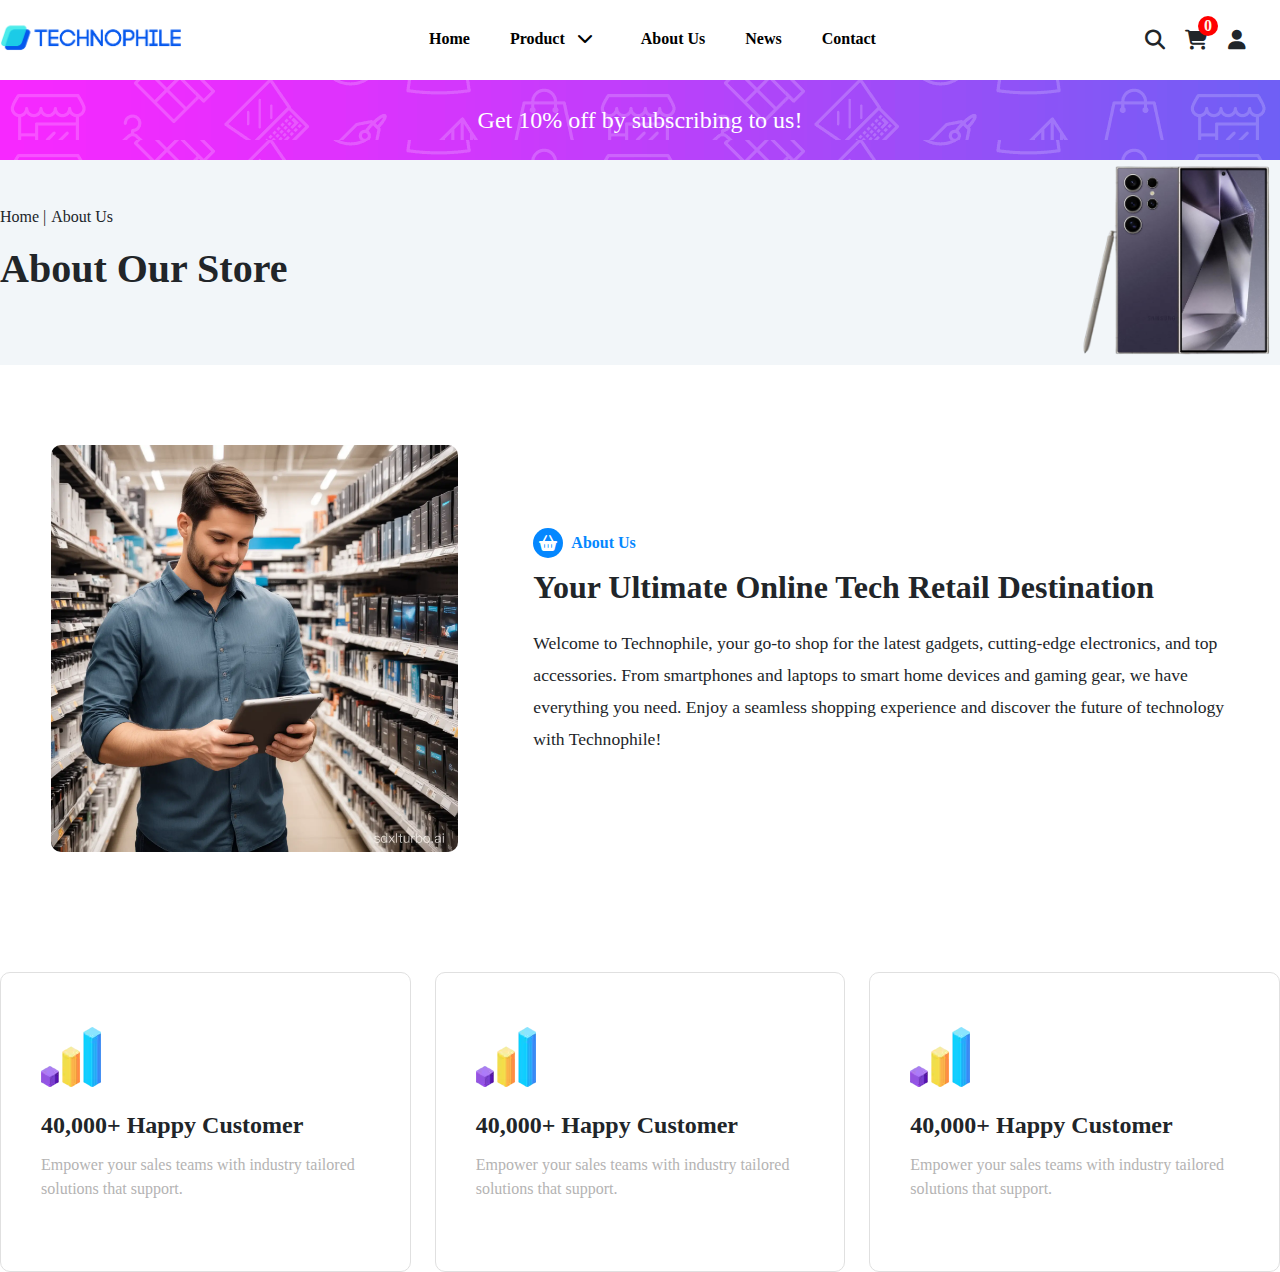
==== about-us.html @ 4877214a "Update 19.6 V2" ====
<!DOCTYPE html>
<html lang="en">
<head>
    <meta charset="UTF-8">
    <meta name="viewport" content="width=device-width, initial-scale=1.0">
    <title>About Us</title>

     <!-- Import Bootstrap CSS -->
     <link rel="stylesheet" href="./lib/bootstrap/css/bootstrap.min.css">

     <!-- Import OwlCarousel CSS -->
     <link rel="stylesheet" href="./lib/owlcarousel/assets/owl.carousel.min.css">
     <link rel="stylesheet" href="./lib/owlcarousel/assets/owl.theme.default.min.css">
 
     <!-- Import FontAwesome CSS -->
     <link rel="stylesheet" href="./lib/fontawesome/css/fontawesome.css">
     <link rel="stylesheet" href="./lib/fontawesome/css/brands.css">
     <link rel="stylesheet" href="./lib/fontawesome/css/solid.css">

     <!-- Import about-us.css -->
    <link rel="stylesheet" href="./assets/css/about-us.css">

    
</head>

<body>
    <!-- Main Menu -->
    <div class="main-menu">
        <div class="container">
            <div class="row">
                <div class="col-12 col-md-12 col-md-12">
                    <div class="wrap-menu">

                        <div class="menu-mobile">
                            <div class="logo-menu-mobile">
                                <i class="fa-solid fa-bars"></i>
                            </div>
                        </div>

                        <div class="logo">
                            <a href="#"><img src="./assets/images/Technophile Logo/Transparent V2/Logo LM V2.png" alt="LogoImg"></a>
                        </div>
                            
                        <div class="main-section">
                            <div class="top-menu-mobile">
                                <img src="./assets/images/Technophile Logo/Transparent V2/Logo LM V2.png" alt="LogoImg">
                                <span><i class="fa-solid fa-xmark"></i></span>
                            </div>


                            <ul class="menu-list">
                                <li>
                                    <a href="/"><span>Home</span></a>  
                                </li>
                                <li class="product-menu">
                                    <a href="#">
                                        <span>Product</span>
                                        <span><i class="fa-solid fa-chevron-down"></i></span>
                                    <a>
                                    
                                    <div class="sub-menu sub-menu-1">
                                        <ul>
                                            <li class="sub-item">
                                                <a href="#"><p>Mobile</p></a>
                                            </li>
                                            <li class="sub-item">
                                                <a href="#"><p>Desktop</p></a>
                                            </li>
                                            <li class="sub-item">
                                                <a href="#"><p>Laptop</p></a>
                                            </li>
                                            <li class="sub-item">
                                                <a href="#"><p>Monitors</p></a>
                                            </li>
                                            <li class="sub-item">
                                                <a href="#"><p>Networking</p></a>
                                            </li>
                                            <li class="sub-item">
                                                <a href="#"><p>Accesories</p></a>
                                            </li>
                                        </ul>
                                    </div>
                                </li>

                                <li>
                                    <a href="./about-us.html"><span>About Us</span></a>
                                </li>
                                <li>
                                    <a href=""><span>News</span></a>
                                </li>
                                <li>
                                    <a href=""><span>Contact</span></a>
                                </li>
                            </ul>
                        </div>


                        <div class="user-logo">
                            <div class="wrap-user-logo">                                
                                <i class="fa-solid fa-magnifying-glass search-desktop"></i>
                                <i class="fa-solid fa-cart-shopping">
                                     <span>0</span>
                                </i>
                                <i class="fa-solid fa-user user-desktop"></i>
                            </div>
                        </div>               
                    </div>
                </div>

                <div class="col-12 col-sm-12 col-md-12">
                    <div class="search-mobile">
                        <input type="text" placeholder="What ya looking?">
                    </div>
                </div>
            </div>
        </div>
    </div>

    <!-- Sub-Banner -->
    <div class="sub-banner-section">
        <div class="container">
            <div class="row">
                <div class="col-12 col-sm-12 col-md-12">
                    <div class="wrap-sub-banner">
                        <p><a href="">Get 10% off by subscribing to us!</a></p>
                    </div>
                </div>
            </div>
        </div>
    </div>

    <!-- Main Title Section -->
    <div class="main-title-section">
        <div class="container">
            <div class="row">
                <div class="col-12 col-sm-12 col-md-12">
                    <div class="wrap-main-title">
                        <div class="main-sub-title">
                            <p>Home |</p><span>About Us</span>
                            <h1>About Our Store</h1>
                        </div>

                        <div class="title-image">
                            <img src="./assets/images/Title Image/Samsung-Galaxy-S24-Ultra-Violet-PNG.png" alt="title-image">
                        </div>

                    </div>
                </div>

            </div>
        </div>
    </div>

    <!-- Overview Section -->
    <div class="overview-section">
        <div class="container">
            <div class="row" id="wrap-about-us">
                <div class="col-12 col-sm-12 col-md-5">
                    <div class="overview-image">
                        <img src="./assets/images/About Us Section/AU-1.webp" alt="">
                    </div>                    
                </div>

                <div class="col-12 col-sm-12 col-md-7">
                    <div class="overview-text">
                        <div class="wrap-overview-text">
                            <div class="sub-overview-title">
                                <p><i class="fa-solid fa-basket-shopping"></i>About Us</p>
                                <h2>Your Ultimate Online Tech Retail Destination</h2>
                            </div>

                            <div class="overview-detail">
                                <p>Welcome to Technophile, your go-to shop for the latest gadgets, cutting-edge electronics, and top accessories. From smartphones and laptops to smart home devices and gaming gear, we have everything you need. Enjoy a seamless shopping experience and discover the future of technology with Technophile!</p>
                            </div>
                   
                        </div>
                    </div>

                </div>

            </div>
        </div>
    </div>

    <!-- Achievement Section -->
    <div class="achievement-section">
        <div class="container">
            <div class="row justify-content-center">
                <div class="col-12 col-sm-6 col-md-4">
                    <div class="wrap-achievement">
                        <div class="achievement-content">
                            <img src="./assets/images/Achievement Section/graphic-1.webp" alt="">
                            <p class="main-achievement-title">40,000+ Happy Customer
                            </p>
                            <p class="achievement-text">Empower your sales teams with industry tailored solutions that support.</p>
                        </div>
                    </div>
                </div>
                
                <div class="col-12 col-sm-6 col-md-4">
                    <div class="wrap-achievement">
                        <div class="achievement-content">
                            <img src="./assets/images/Achievement Section/graphic-1.webp" alt="">
                            <p class="main-achievement-title">40,000+ Happy Customer
                            </p>
                            <p class="achievement-text">Empower your sales teams with industry tailored solutions that support.</p>
                        </div>
                    </div>
                </div>

                <div class="col-12 col-sm-6 col-md-4">
                    <div class="wrap-achievement">
                        <div class="achievement-content">
                            <img src="./assets/images/Achievement Section/graphic-1.webp" alt="">
                            <p class="main-achievement-title">40,000+ Happy Customer
                            </p>
                            <p class="achievement-text">Empower your sales teams with industry tailored solutions that support.</p>
                        </div>
                    </div>
                </div>
            </div>
        </div>
    </div>




















    <!-- Import Bootstrap JS -->
    <script src="./lib/bootstrap/js/bootstrap.bundle.min.js"></script>

    <!-- Import Jquery -->
    <script src="./lib/jquery-3.7.1.min.js"></script>

    <!-- Import Owl Carousel JS -->
    <script src="./lib/owlcarousel/owl.carousel.min.js"></script>

    <!-- Import menu-mobile.js -->
    <script src="./assets/js/menu-mobile.js"></script>
</body>

</html>
---- lib/fontawesome/css/brands.css ----
/*!
 * Font Awesome Free 6.5.2 by @fontawesome - https://fontawesome.com
 * License - https://fontawesome.com/license/free (Icons: CC BY 4.0, Fonts: SIL OFL 1.1, Code: MIT License)
 * Copyright 2024 Fonticons, Inc.
 */
:root, :host {
  --fa-style-family-brands: 'Font Awesome 6 Brands';
  --fa-font-brands: normal 400 1em/1 'Font Awesome 6 Brands'; }

@font-face {
  font-family: 'Font Awesome 6 Brands';
  font-style: normal;
  font-weight: 400;
  font-display: block;
  src: url("../webfonts/fa-brands-400.woff2") format("woff2"), url("../webfonts/fa-brands-400.ttf") format("truetype"); }

.fab,
.fa-brands {
  font-weight: 400; }

.fa-monero:before {
  content: "\f3d0"; }

.fa-hooli:before {
  content: "\f427"; }

.fa-yelp:before {
  content: "\f1e9"; }

.fa-cc-visa:before {
  content: "\f1f0"; }

.fa-lastfm:before {
  content: "\f202"; }

.fa-shopware:before {
  content: "\f5b5"; }

.fa-creative-commons-nc:before {
  content: "\f4e8"; }

.fa-aws:before {
  content: "\f375"; }

.fa-redhat:before {
  content: "\f7bc"; }

.fa-yoast:before {
  content: "\f2b1"; }

.fa-cloudflare:before {
  content: "\e07d"; }

.fa-ups:before {
  content: "\f7e0"; }

.fa-pixiv:before {
  content: "\e640"; }

.fa-wpexplorer:before {
  content: "\f2de"; }

.fa-dyalog:before {
  content: "\f399"; }

.fa-bity:before {
  content: "\f37a"; }

.fa-stackpath:before {
  content: "\f842"; }

.fa-buysellads:before {
  content: "\f20d"; }

.fa-first-order:before {
  content: "\f2b0"; }

.fa-modx:before {
  content: "\f285"; }

.fa-guilded:before {
  content: "\e07e"; }

.fa-vnv:before {
  content: "\f40b"; }

.fa-square-js:before {
  content: "\f3b9"; }

.fa-js-square:before {
  content: "\f3b9"; }

.fa-microsoft:before {
  content: "\f3ca"; }

.fa-qq:before {
  content: "\f1d6"; }

.fa-orcid:before {
  content: "\f8d2"; }

.fa-java:before {
  content: "\f4e4"; }

.fa-invision:before {
  content: "\f7b0"; }

.fa-creative-commons-pd-alt:before {
  content: "\f4ed"; }

.fa-centercode:before {
  content: "\f380"; }

.fa-glide-g:before {
  content: "\f2a6"; }

.fa-drupal:before {
  content: "\f1a9"; }

.fa-jxl:before {
  content: "\e67b"; }

.fa-hire-a-helper:before {
  content: "\f3b0"; }

.fa-creative-commons-by:before {
  content: "\f4e7"; }

.fa-unity:before {
  content: "\e049"; }

.fa-whmcs:before {
  content: "\f40d"; }

.fa-rocketchat:before {
  content: "\f3e8"; }

.fa-vk:before {
  content: "\f189"; }

.fa-untappd:before {
  content: "\f405"; }

.fa-mailchimp:before {
  content: "\f59e"; }

.fa-css3-alt:before {
  content: "\f38b"; }

.fa-square-reddit:before {
  content: "\f1a2"; }

.fa-reddit-square:before {
  content: "\f1a2"; }

.fa-vimeo-v:before {
  content: "\f27d"; }

.fa-contao:before {
  content: "\f26d"; }

.fa-square-font-awesome:before {
  content: "\e5ad"; }

.fa-deskpro:before {
  content: "\f38f"; }

.fa-brave:before {
  content: "\e63c"; }

.fa-sistrix:before {
  content: "\f3ee"; }

.fa-square-instagram:before {
  content: "\e055"; }

.fa-instagram-square:before {
  content: "\e055"; }

.fa-battle-net:before {
  content: "\f835"; }

.fa-the-red-yeti:before {
  content: "\f69d"; }

.fa-square-hacker-news:before {
  content: "\f3af"; }

.fa-hacker-news-square:before {
  content: "\f3af"; }

.fa-edge:before {
  content: "\f282"; }

.fa-threads:before {
  content: "\e618"; }

.fa-napster:before {
  content: "\f3d2"; }

.fa-square-snapchat:before {
  content: "\f2ad"; }

.fa-snapchat-square:before {
  content: "\f2ad"; }

.fa-google-plus-g:before {
  content: "\f0d5"; }

.fa-artstation:before {
  content: "\f77a"; }

.fa-markdown:before {
  content: "\f60f"; }

.fa-sourcetree:before {
  content: "\f7d3"; }

.fa-google-plus:before {
  content: "\f2b3"; }

.fa-diaspora:before {
  content: "\f791"; }

.fa-foursquare:before {
  content: "\f180"; }

.fa-stack-overflow:before {
  content: "\f16c"; }

.fa-github-alt:before {
  content: "\f113"; }

.fa-phoenix-squadron:before {
  content: "\f511"; }

.fa-pagelines:before {
  content: "\f18c"; }

.fa-algolia:before {
  content: "\f36c"; }

.fa-red-river:before {
  content: "\f3e3"; }

.fa-creative-commons-sa:before {
  content: "\f4ef"; }

.fa-safari:before {
  content: "\f267"; }

.fa-google:before {
  content: "\f1a0"; }

.fa-square-font-awesome-stroke:before {
  content: "\f35c"; }

.fa-font-awesome-alt:before {
  content: "\f35c"; }

.fa-atlassian:before {
  content: "\f77b"; }

.fa-linkedin-in:before {
  content: "\f0e1"; }

.fa-digital-ocean:before {
  content: "\f391"; }

.fa-nimblr:before {
  content: "\f5a8"; }

.fa-chromecast:before {
  content: "\f838"; }

.fa-evernote:before {
  content: "\f839"; }

.fa-hacker-news:before {
  content: "\f1d4"; }

.fa-creative-commons-sampling:before {
  content: "\f4f0"; }

.fa-adversal:before {
  content: "\f36a"; }

.fa-creative-commons:before {
  content: "\f25e"; }

.fa-watchman-monitoring:before {
  content: "\e087"; }

.fa-fonticons:before {
  content: "\f280"; }

.fa-weixin:before {
  content: "\f1d7"; }

.fa-shirtsinbulk:before {
  content: "\f214"; }

.fa-codepen:before {
  content: "\f1cb"; }

.fa-git-alt:before {
  content: "\f841"; }

.fa-lyft:before {
  content: "\f3c3"; }

.fa-rev:before {
  content: "\f5b2"; }

.fa-windows:before {
  content: "\f17a"; }

.fa-wizards-of-the-coast:before {
  content: "\f730"; }

.fa-square-viadeo:before {
  content: "\f2aa"; }

.fa-viadeo-square:before {
  content: "\f2aa"; }

.fa-meetup:before {
  content: "\f2e0"; }

.fa-centos:before {
  content: "\f789"; }

.fa-adn:before {
  content: "\f170"; }

.fa-cloudsmith:before {
  content: "\f384"; }

.fa-opensuse:before {
  content: "\e62b"; }

.fa-pied-piper-alt:before {
  content: "\f1a8"; }

.fa-square-dribbble:before {
  content: "\f397"; }

.fa-dribbble-square:before {
  content: "\f397"; }

.fa-codiepie:before {
  content: "\f284"; }

.fa-node:before {
  content: "\f419"; }

.fa-mix:before {
  content: "\f3cb"; }

.fa-steam:before {
  content: "\f1b6"; }

.fa-cc-apple-pay:before {
  content: "\f416"; }

.fa-scribd:before {
  content: "\f28a"; }

.fa-debian:before {
  content: "\e60b"; }

.fa-openid:before {
  content: "\f19b"; }

.fa-instalod:before {
  content: "\e081"; }

.fa-expeditedssl:before {
  content: "\f23e"; }

.fa-sellcast:before {
  content: "\f2da"; }

.fa-square-twitter:before {
  content: "\f081"; }

.fa-twitter-square:before {
  content: "\f081"; }

.fa-r-project:before {
  content: "\f4f7"; }

.fa-delicious:before {
  content: "\f1a5"; }

.fa-freebsd:before {
  content: "\f3a4"; }

.fa-vuejs:before {
  content: "\f41f"; }

.fa-accusoft:before {
  content: "\f369"; }

.fa-ioxhost:before {
  content: "\f208"; }

.fa-fonticons-fi:before {
  content: "\f3a2"; }

.fa-app-store:before {
  content: "\f36f"; }

.fa-cc-mastercard:before {
  content: "\f1f1"; }

.fa-itunes-note:before {
  content: "\f3b5"; }

.fa-golang:before {
  content: "\e40f"; }

.fa-kickstarter:before {
  content: "\f3bb"; }

.fa-square-kickstarter:before {
  content: "\f3bb"; }

.fa-grav:before {
  content: "\f2d6"; }

.fa-weibo:before {
  content: "\f18a"; }

.fa-uncharted:before {
  content: "\e084"; }

.fa-firstdraft:before {
  content: "\f3a1"; }

.fa-square-youtube:before {
  content: "\f431"; }

.fa-youtube-square:before {
  content: "\f431"; }

.fa-wikipedia-w:before {
  content: "\f266"; }

.fa-wpressr:before {
  content: "\f3e4"; }

.fa-rendact:before {
  content: "\f3e4"; }

.fa-angellist:before {
  content: "\f209"; }

.fa-galactic-republic:before {
  content: "\f50c"; }

.fa-nfc-directional:before {
  content: "\e530"; }

.fa-skype:before {
  content: "\f17e"; }

.fa-joget:before {
  content: "\f3b7"; }

.fa-fedora:before {
  content: "\f798"; }

.fa-stripe-s:before {
  content: "\f42a"; }

.fa-meta:before {
  content: "\e49b"; }

.fa-laravel:before {
  content: "\f3bd"; }

.fa-hotjar:before {
  content: "\f3b1"; }

.fa-bluetooth-b:before {
  content: "\f294"; }

.fa-square-letterboxd:before {
  content: "\e62e"; }

.fa-sticker-mule:before {
  content: "\f3f7"; }

.fa-creative-commons-zero:before {
  content: "\f4f3"; }

.fa-hips:before {
  content: "\f452"; }

.fa-behance:before {
  content: "\f1b4"; }

.fa-reddit:before {
  content: "\f1a1"; }

.fa-discord:before {
  content: "\f392"; }

.fa-chrome:before {
  content: "\f268"; }

.fa-app-store-ios:before {
  content: "\f370"; }

.fa-cc-discover:before {
  content: "\f1f2"; }

.fa-wpbeginner:before {
  content: "\f297"; }

.fa-confluence:before {
  content: "\f78d"; }

.fa-shoelace:before {
  content: "\e60c"; }

.fa-mdb:before {
  content: "\f8ca"; }

.fa-dochub:before {
  content: "\f394"; }

.fa-accessible-icon:before {
  content: "\f368"; }

.fa-ebay:before {
  content: "\f4f4"; }

.fa-amazon:before {
  content: "\f270"; }

.fa-unsplash:before {
  content: "\e07c"; }

.fa-yarn:before {
  content: "\f7e3"; }

.fa-square-steam:before {
  content: "\f1b7"; }

.fa-steam-square:before {
  content: "\f1b7"; }

.fa-500px:before {
  content: "\f26e"; }

.fa-square-vimeo:before {
  content: "\f194"; }

.fa-vimeo-square:before {
  content: "\f194"; }

.fa-asymmetrik:before {
  content: "\f372"; }

.fa-font-awesome:before {
  content: "\f2b4"; }

.fa-font-awesome-flag:before {
  content: "\f2b4"; }

.fa-font-awesome-logo-full:before {
  content: "\f2b4"; }

.fa-gratipay:before {
  content: "\f184"; }

.fa-apple:before {
  content: "\f179"; }

.fa-hive:before {
  content: "\e07f"; }

.fa-gitkraken:before {
  content: "\f3a6"; }

.fa-keybase:before {
  content: "\f4f5"; }

.fa-apple-pay:before {
  content: "\f415"; }

.fa-padlet:before {
  content: "\e4a0"; }

.fa-amazon-pay:before {
  content: "\f42c"; }

.fa-square-github:before {
  content: "\f092"; }

.fa-github-square:before {
  content: "\f092"; }

.fa-stumbleupon:before {
  content: "\f1a4"; }

.fa-fedex:before {
  content: "\f797"; }

.fa-phoenix-framework:before {
  content: "\f3dc"; }

.fa-shopify:before {
  content: "\e057"; }

.fa-neos:before {
  content: "\f612"; }

.fa-square-threads:before {
  content: "\e619"; }

.fa-hackerrank:before {
  content: "\f5f7"; }

.fa-researchgate:before {
  content: "\f4f8"; }

.fa-swift:before {
  content: "\f8e1"; }

.fa-angular:before {
  content: "\f420"; }

.fa-speakap:before {
  content: "\f3f3"; }

.fa-angrycreative:before {
  content: "\f36e"; }

.fa-y-combinator:before {
  content: "\f23b"; }

.fa-empire:before {
  content: "\f1d1"; }

.fa-envira:before {
  content: "\f299"; }

.fa-google-scholar:before {
  content: "\e63b"; }

.fa-square-gitlab:before {
  content: "\e5ae"; }

.fa-gitlab-square:before {
  content: "\e5ae"; }

.fa-studiovinari:before {
  content: "\f3f8"; }

.fa-pied-piper:before {
  content: "\f2ae"; }

.fa-wordpress:before {
  content: "\f19a"; }

.fa-product-hunt:before {
  content: "\f288"; }

.fa-firefox:before {
  content: "\f269"; }

.fa-linode:before {
  content: "\f2b8"; }

.fa-goodreads:before {
  content: "\f3a8"; }

.fa-square-odnoklassniki:before {
  content: "\f264"; }

.fa-odnoklassniki-square:before {
  content: "\f264"; }

.fa-jsfiddle:before {
  content: "\f1cc"; }

.fa-sith:before {
  content: "\f512"; }

.fa-themeisle:before {
  content: "\f2b2"; }

.fa-page4:before {
  content: "\f3d7"; }

.fa-hashnode:before {
  content: "\e499"; }

.fa-react:before {
  content: "\f41b"; }

.fa-cc-paypal:before {
  content: "\f1f4"; }

.fa-squarespace:before {
  content: "\f5be"; }

.fa-cc-stripe:before {
  content: "\f1f5"; }

.fa-creative-commons-share:before {
  content: "\f4f2"; }

.fa-bitcoin:before {
  content: "\f379"; }

.fa-keycdn:before {
  content: "\f3ba"; }

.fa-opera:before {
  content: "\f26a"; }

.fa-itch-io:before {
  content: "\f83a"; }

.fa-umbraco:before {
  content: "\f8e8"; }

.fa-galactic-senate:before {
  content: "\f50d"; }

.fa-ubuntu:before {
  content: "\f7df"; }

.fa-draft2digital:before {
  content: "\f396"; }

.fa-stripe:before {
  content: "\f429"; }

.fa-houzz:before {
  content: "\f27c"; }

.fa-gg:before {
  content: "\f260"; }

.fa-dhl:before {
  content: "\f790"; }

.fa-square-pinterest:before {
  content: "\f0d3"; }

.fa-pinterest-square:before {
  content: "\f0d3"; }

.fa-xing:before {
  content: "\f168"; }

.fa-blackberry:before {
  content: "\f37b"; }

.fa-creative-commons-pd:before {
  content: "\f4ec"; }

.fa-playstation:before {
  content: "\f3df"; }

.fa-quinscape:before {
  content: "\f459"; }

.fa-less:before {
  content: "\f41d"; }

.fa-blogger-b:before {
  content: "\f37d"; }

.fa-opencart:before {
  content: "\f23d"; }

.fa-vine:before {
  content: "\f1ca"; }

.fa-signal-messenger:before {
  content: "\e663"; }

.fa-paypal:before {
  content: "\f1ed"; }

.fa-gitlab:before {
  content: "\f296"; }

.fa-typo3:before {
  content: "\f42b"; }

.fa-reddit-alien:before {
  content: "\f281"; }

.fa-yahoo:before {
  content: "\f19e"; }

.fa-dailymotion:before {
  content: "\e052"; }

.fa-affiliatetheme:before {
  content: "\f36b"; }

.fa-pied-piper-pp:before {
  content: "\f1a7"; }

.fa-bootstrap:before {
  content: "\f836"; }

.fa-odnoklassniki:before {
  content: "\f263"; }

.fa-nfc-symbol:before {
  content: "\e531"; }

.fa-mintbit:before {
  content: "\e62f"; }

.fa-ethereum:before {
  content: "\f42e"; }

.fa-speaker-deck:before {
  content: "\f83c"; }

.fa-creative-commons-nc-eu:before {
  content: "\f4e9"; }

.fa-patreon:before {
  content: "\f3d9"; }

.fa-avianex:before {
  content: "\f374"; }

.fa-ello:before {
  content: "\f5f1"; }

.fa-gofore:before {
  content: "\f3a7"; }

.fa-bimobject:before {
  content: "\f378"; }

.fa-brave-reverse:before {
  content: "\e63d"; }

.fa-facebook-f:before {
  content: "\f39e"; }

.fa-square-google-plus:before {
  content: "\f0d4"; }

.fa-google-plus-square:before {
  content: "\f0d4"; }

.fa-web-awesome:before {
  content: "\e682"; }

.fa-mandalorian:before {
  content: "\f50f"; }

.fa-first-order-alt:before {
  content: "\f50a"; }

.fa-osi:before {
  content: "\f41a"; }

.fa-google-wallet:before {
  content: "\f1ee"; }

.fa-d-and-d-beyond:before {
  content: "\f6ca"; }

.fa-periscope:before {
  content: "\f3da"; }

.fa-fulcrum:before {
  content: "\f50b"; }

.fa-cloudscale:before {
  content: "\f383"; }

.fa-forumbee:before {
  content: "\f211"; }

.fa-mizuni:before {
  content: "\f3cc"; }

.fa-schlix:before {
  content: "\f3ea"; }

.fa-square-xing:before {
  content: "\f169"; }

.fa-xing-square:before {
  content: "\f169"; }

.fa-bandcamp:before {
  content: "\f2d5"; }

.fa-wpforms:before {
  content: "\f298"; }

.fa-cloudversify:before {
  content: "\f385"; }

.fa-usps:before {
  content: "\f7e1"; }

.fa-megaport:before {
  content: "\f5a3"; }

.fa-magento:before {
  content: "\f3c4"; }

.fa-spotify:before {
  content: "\f1bc"; }

.fa-optin-monster:before {
  content: "\f23c"; }

.fa-fly:before {
  content: "\f417"; }

.fa-aviato:before {
  content: "\f421"; }

.fa-itunes:before {
  content: "\f3b4"; }

.fa-cuttlefish:before {
  content: "\f38c"; }

.fa-blogger:before {
  content: "\f37c"; }

.fa-flickr:before {
  content: "\f16e"; }

.fa-viber:before {
  content: "\f409"; }

.fa-soundcloud:before {
  content: "\f1be"; }

.fa-digg:before {
  content: "\f1a6"; }

.fa-tencent-weibo:before {
  content: "\f1d5"; }

.fa-letterboxd:before {
  content: "\e62d"; }

.fa-symfony:before {
  content: "\f83d"; }

.fa-maxcdn:before {
  content: "\f136"; }

.fa-etsy:before {
  content: "\f2d7"; }

.fa-facebook-messenger:before {
  content: "\f39f"; }

.fa-audible:before {
  content: "\f373"; }

.fa-think-peaks:before {
  content: "\f731"; }

.fa-bilibili:before {
  content: "\e3d9"; }

.fa-erlang:before {
  content: "\f39d"; }

.fa-x-twitter:before {
  content: "\e61b"; }

.fa-cotton-bureau:before {
  content: "\f89e"; }

.fa-dashcube:before {
  content: "\f210"; }

.fa-42-group:before {
  content: "\e080"; }

.fa-innosoft:before {
  content: "\e080"; }

.fa-stack-exchange:before {
  content: "\f18d"; }

.fa-elementor:before {
  content: "\f430"; }

.fa-square-pied-piper:before {
  content: "\e01e"; }

.fa-pied-piper-square:before {
  content: "\e01e"; }

.fa-creative-commons-nd:before {
  content: "\f4eb"; }

.fa-palfed:before {
  content: "\f3d8"; }

.fa-superpowers:before {
  content: "\f2dd"; }

.fa-resolving:before {
  content: "\f3e7"; }

.fa-xbox:before {
  content: "\f412"; }

.fa-square-web-awesome-stroke:before {
  content: "\e684"; }

.fa-searchengin:before {
  content: "\f3eb"; }

.fa-tiktok:before {
  content: "\e07b"; }

.fa-square-facebook:before {
  content: "\f082"; }

.fa-facebook-square:before {
  content: "\f082"; }

.fa-renren:before {
  content: "\f18b"; }

.fa-linux:before {
  content: "\f17c"; }

.fa-glide:before {
  content: "\f2a5"; }

.fa-linkedin:before {
  content: "\f08c"; }

.fa-hubspot:before {
  content: "\f3b2"; }

.fa-deploydog:before {
  content: "\f38e"; }

.fa-twitch:before {
  content: "\f1e8"; }

.fa-ravelry:before {
  content: "\f2d9"; }

.fa-mixer:before {
  content: "\e056"; }

.fa-square-lastfm:before {
  content: "\f203"; }

.fa-lastfm-square:before {
  content: "\f203"; }

.fa-vimeo:before {
  content: "\f40a"; }

.fa-mendeley:before {
  content: "\f7b3"; }

.fa-uniregistry:before {
  content: "\f404"; }

.fa-figma:before {
  content: "\f799"; }

.fa-creative-commons-remix:before {
  content: "\f4ee"; }

.fa-cc-amazon-pay:before {
  content: "\f42d"; }

.fa-dropbox:before {
  content: "\f16b"; }

.fa-instagram:before {
  content: "\f16d"; }

.fa-cmplid:before {
  content: "\e360"; }

.fa-upwork:before {
  content: "\e641"; }

.fa-facebook:before {
  content: "\f09a"; }

.fa-gripfire:before {
  content: "\f3ac"; }

.fa-jedi-order:before {
  content: "\f50e"; }

.fa-uikit:before {
  content: "\f403"; }

.fa-fort-awesome-alt:before {
  content: "\f3a3"; }

.fa-phabricator:before {
  content: "\f3db"; }

.fa-ussunnah:before {
  content: "\f407"; }

.fa-earlybirds:before {
  content: "\f39a"; }

.fa-trade-federation:before {
  content: "\f513"; }

.fa-autoprefixer:before {
  content: "\f41c"; }

.fa-whatsapp:before {
  content: "\f232"; }

.fa-square-upwork:before {
  content: "\e67c"; }

.fa-slideshare:before {
  content: "\f1e7"; }

.fa-google-play:before {
  content: "\f3ab"; }

.fa-viadeo:before {
  content: "\f2a9"; }

.fa-line:before {
  content: "\f3c0"; }

.fa-google-drive:before {
  content: "\f3aa"; }

.fa-servicestack:before {
  content: "\f3ec"; }

.fa-simplybuilt:before {
  content: "\f215"; }

.fa-bitbucket:before {
  content: "\f171"; }

.fa-imdb:before {
  content: "\f2d8"; }

.fa-deezer:before {
  content: "\e077"; }

.fa-raspberry-pi:before {
  content: "\f7bb"; }

.fa-jira:before {
  content: "\f7b1"; }

.fa-docker:before {
  content: "\f395"; }

.fa-screenpal:before {
  content: "\e570"; }

.fa-bluetooth:before {
  content: "\f293"; }

.fa-gitter:before {
  content: "\f426"; }

.fa-d-and-d:before {
  content: "\f38d"; }

.fa-microblog:before {
  content: "\e01a"; }

.fa-cc-diners-club:before {
  content: "\f24c"; }

.fa-gg-circle:before {
  content: "\f261"; }

.fa-pied-piper-hat:before {
  content: "\f4e5"; }

.fa-kickstarter-k:before {
  content: "\f3bc"; }

.fa-yandex:before {
  content: "\f413"; }

.fa-readme:before {
  content: "\f4d5"; }

.fa-html5:before {
  content: "\f13b"; }

.fa-sellsy:before {
  content: "\f213"; }

.fa-square-web-awesome:before {
  content: "\e683"; }

.fa-sass:before {
  content: "\f41e"; }

.fa-wirsindhandwerk:before {
  content: "\e2d0"; }

.fa-wsh:before {
  content: "\e2d0"; }

.fa-buromobelexperte:before {
  content: "\f37f"; }

.fa-salesforce:before {
  content: "\f83b"; }

.fa-octopus-deploy:before {
  content: "\e082"; }

.fa-medapps:before {
  content: "\f3c6"; }

.fa-ns8:before {
  content: "\f3d5"; }

.fa-pinterest-p:before {
  content: "\f231"; }

.fa-apper:before {
  content: "\f371"; }

.fa-fort-awesome:before {
  content: "\f286"; }

.fa-waze:before {
  content: "\f83f"; }

.fa-bluesky:before {
  content: "\e671"; }

.fa-cc-jcb:before {
  content: "\f24b"; }

.fa-snapchat:before {
  content: "\f2ab"; }

.fa-snapchat-ghost:before {
  content: "\f2ab"; }

.fa-fantasy-flight-games:before {
  content: "\f6dc"; }

.fa-rust:before {
  content: "\e07a"; }

.fa-wix:before {
  content: "\f5cf"; }

.fa-square-behance:before {
  content: "\f1b5"; }

.fa-behance-square:before {
  content: "\f1b5"; }

.fa-supple:before {
  content: "\f3f9"; }

.fa-webflow:before {
  content: "\e65c"; }

.fa-rebel:before {
  content: "\f1d0"; }

.fa-css3:before {
  content: "\f13c"; }

.fa-staylinked:before {
  content: "\f3f5"; }

.fa-kaggle:before {
  content: "\f5fa"; }

.fa-space-awesome:before {
  content: "\e5ac"; }

.fa-deviantart:before {
  content: "\f1bd"; }

.fa-cpanel:before {
  content: "\f388"; }

.fa-goodreads-g:before {
  content: "\f3a9"; }

.fa-square-git:before {
  content: "\f1d2"; }

.fa-git-square:before {
  content: "\f1d2"; }

.fa-square-tumblr:before {
  content: "\f174"; }

.fa-tumblr-square:before {
  content: "\f174"; }

.fa-trello:before {
  content: "\f181"; }

.fa-creative-commons-nc-jp:before {
  content: "\f4ea"; }

.fa-get-pocket:before {
  content: "\f265"; }

.fa-perbyte:before {
  content: "\e083"; }

.fa-grunt:before {
  content: "\f3ad"; }

.fa-weebly:before {
  content: "\f5cc"; }

.fa-connectdevelop:before {
  content: "\f20e"; }

.fa-leanpub:before {
  content: "\f212"; }

.fa-black-tie:before {
  content: "\f27e"; }

.fa-themeco:before {
  content: "\f5c6"; }

.fa-python:before {
  content: "\f3e2"; }

.fa-android:before {
  content: "\f17b"; }

.fa-bots:before {
  content: "\e340"; }

.fa-free-code-camp:before {
  content: "\f2c5"; }

.fa-hornbill:before {
  content: "\f592"; }

.fa-js:before {
  content: "\f3b8"; }

.fa-ideal:before {
  content: "\e013"; }

.fa-git:before {
  content: "\f1d3"; }

.fa-dev:before {
  content: "\f6cc"; }

.fa-sketch:before {
  content: "\f7c6"; }

.fa-yandex-international:before {
  content: "\f414"; }

.fa-cc-amex:before {
  content: "\f1f3"; }

.fa-uber:before {
  content: "\f402"; }

.fa-github:before {
  content: "\f09b"; }

.fa-php:before {
  content: "\f457"; }

.fa-alipay:before {
  content: "\f642"; }

.fa-youtube:before {
  content: "\f167"; }

.fa-skyatlas:before {
  content: "\f216"; }

.fa-firefox-browser:before {
  content: "\e007"; }

.fa-replyd:before {
  content: "\f3e6"; }

.fa-suse:before {
  content: "\f7d6"; }

.fa-jenkins:before {
  content: "\f3b6"; }

.fa-twitter:before {
  content: "\f099"; }

.fa-rockrms:before {
  content: "\f3e9"; }

.fa-pinterest:before {
  content: "\f0d2"; }

.fa-buffer:before {
  content: "\f837"; }

.fa-npm:before {
  content: "\f3d4"; }

.fa-yammer:before {
  content: "\f840"; }

.fa-btc:before {
  content: "\f15a"; }

.fa-dribbble:before {
  content: "\f17d"; }

.fa-stumbleupon-circle:before {
  content: "\f1a3"; }

.fa-internet-explorer:before {
  content: "\f26b"; }

.fa-stubber:before {
  content: "\e5c7"; }

.fa-telegram:before {
  content: "\f2c6"; }

.fa-telegram-plane:before {
  content: "\f2c6"; }

.fa-old-republic:before {
  content: "\f510"; }

.fa-odysee:before {
  content: "\e5c6"; }

.fa-square-whatsapp:before {
  content: "\f40c"; }

.fa-whatsapp-square:before {
  content: "\f40c"; }

.fa-node-js:before {
  content: "\f3d3"; }

.fa-edge-legacy:before {
  content: "\e078"; }

.fa-slack:before {
  content: "\f198"; }

.fa-slack-hash:before {
  content: "\f198"; }

.fa-medrt:before {
  content: "\f3c8"; }

.fa-usb:before {
  content: "\f287"; }

.fa-tumblr:before {
  content: "\f173"; }

.fa-vaadin:before {
  content: "\f408"; }

.fa-quora:before {
  content: "\f2c4"; }

.fa-square-x-twitter:before {
  content: "\e61a"; }

.fa-reacteurope:before {
  content: "\f75d"; }

.fa-medium:before {
  content: "\f23a"; }

.fa-medium-m:before {
  content: "\f23a"; }

.fa-amilia:before {
  content: "\f36d"; }

.fa-mixcloud:before {
  content: "\f289"; }

.fa-flipboard:before {
  content: "\f44d"; }

.fa-viacoin:before {
  content: "\f237"; }

.fa-critical-role:before {
  content: "\f6c9"; }

.fa-sitrox:before {
  content: "\e44a"; }

.fa-discourse:before {
  content: "\f393"; }

.fa-joomla:before {
  content: "\f1aa"; }

.fa-mastodon:before {
  content: "\f4f6"; }

.fa-airbnb:before {
  content: "\f834"; }

.fa-wolf-pack-battalion:before {
  content: "\f514"; }

.fa-buy-n-large:before {
  content: "\f8a6"; }

.fa-gulp:before {
  content: "\f3ae"; }

.fa-creative-commons-sampling-plus:before {
  content: "\f4f1"; }

.fa-strava:before {
  content: "\f428"; }

.fa-ember:before {
  content: "\f423"; }

.fa-canadian-maple-leaf:before {
  content: "\f785"; }

.fa-teamspeak:before {
  content: "\f4f9"; }

.fa-pushed:before {
  content: "\f3e1"; }

.fa-wordpress-simple:before {
  content: "\f411"; }

.fa-nutritionix:before {
  content: "\f3d6"; }

.fa-wodu:before {
  content: "\e088"; }

.fa-google-pay:before {
  content: "\e079"; }

.fa-intercom:before {
  content: "\f7af"; }

.fa-zhihu:before {
  content: "\f63f"; }

.fa-korvue:before {
  content: "\f42f"; }

.fa-pix:before {
  content: "\e43a"; }

.fa-steam-symbol:before {
  content: "\f3f6"; }
---- lib/fontawesome/css/solid.css ----
/*!
 * Font Awesome Free 6.5.2 by @fontawesome - https://fontawesome.com
 * License - https://fontawesome.com/license/free (Icons: CC BY 4.0, Fonts: SIL OFL 1.1, Code: MIT License)
 * Copyright 2024 Fonticons, Inc.
 */
:root, :host {
  --fa-style-family-classic: 'Font Awesome 6 Free';
  --fa-font-solid: normal 900 1em/1 'Font Awesome 6 Free'; }

@font-face {
  font-family: 'Font Awesome 6 Free';
  font-style: normal;
  font-weight: 900;
  font-display: block;
  src: url("../webfonts/fa-solid-900.woff2") format("woff2"), url("../webfonts/fa-solid-900.ttf") format("truetype"); }

.fas,
.fa-solid {
  font-weight: 900; }
---- assets/css/about-us.css ----
@import url(../css/switzer.css);

/* Reset Browser + Setup Font Family */
* {
    padding: 0;
    margin: 0;
    box-sizing: border-box;
    font-family: "Switzer-Regular";
  }

/* Global CSS */
.container {
    max-width: 1280px;
    padding: 0;
  }

/* Main Menu */

.main-menu {
    height: 80px;
    /* background-color: #fff7ea; */
    z-index: 2;
  }
  
  .main-menu .container {
    width: 100%;
    height: 80px;
    background-color: white;
    padding: 0;
    border-radius: 10px;
  }
  
  .main-menu .container .row {
    width: 100%;
  }
  
  .wrap-menu {
    display: flex;
    align-items: center;
    justify-content: space-between;
    height: 80px;
    /* background-color: red; */
  }
  
  .main-menu .wrap-menu .logo img {
    width: 200px;
    object-fit: cover;
  }
  
  /* Main Section */
  /* Why main section is larger than the wrap menu */
  .main-section {
    position: relative;
  }
  
  .main-section .menu-list {
    display: flex;
    padding: 0;
    padding-right: 30px;
    margin-top: 13px;
    /* background-color: red; */
  }
  
  .menu-list {
    position: relative;
  }
  
  .menu-list li {
    list-style: none;
    padding: 20px;
    font-size: 16px;
  }
  
  .menu-list li a span {
    font-weight: 600;
  }

  .menu-list li a {
    text-decoration: none;
    color: black;
  }
  
  .product-menu a span {
    padding-right: 8px;
  }
  
  .sub-menu {
    position: absolute;
    z-index: 5;
    background-color: #fff;
    top: 65px;
    width: 150px;
    opacity: 0;
    transform: translateY(15%);
    border-radius: 10px;
    filter: drop-shadow(2px 3px 8px #cfcfcf);
  }
  
  .sub-menu ul {
      padding-left: 10px;
      padding-top: 10px;
  }
  
  .sub-menu ul .sub-item { 
    padding: 0
  }

  
  .product-menu:hover .sub-menu-1 {
    opacity: 1;
    transform: translateY(0);
    transition: all 0.3s ease;
  }
  
  /* User Logo */
  .wrap-menu .user-logo .wrap-user-logo {
    display: flex;
    justify-content: space-between;
  }
  .wrap-menu .user-logo .wrap-user-logo i {
    font-size: 20px;
    position: relative;
    padding: 10px;
  }
  
  .wrap-menu .user-logo .wrap-user-logo i span {
    position: absolute;
    background-color: red;
    font-size: 16px;
    width: 20px;
    height: 20px;
    border-radius: 50%;
    display: flex;
    justify-content: center;
    align-items: center;
    bottom: 60%;
    right: 0%;
    color: #fff7ea;
  }
  
  .wrap-menu .user-logo .wrap-user-logo i:hover {
    background-color: #f2953f;
    color: #fff;
    border-radius: 50%;
    transition: all 0.2s;
  }

  /* Subbanner */
.sub-banner-section {
    width: 100%;
}
.sub-banner-section .container {
    max-width: 100%;
}

.wrap-sub-banner {
    width: 100%;
    height: 80px;
    background-image: url(../images/SubBanner/subbanner-1.png);
    display: flex;
    align-items: center;
    justify-content: center;
}

.wrap-sub-banner p {
    font-family: "Switzer Light";
    font-size: 1.5rem;
    margin-bottom: 0;
}

.wrap-sub-banner p a {
    text-decoration: none;
    color: #fff;
}

/* Main Title Section */
.main-title-section {
    width: 100%;
    height: 205px;
    background-color: #f2f6f9;
}

.wrap-main-title {
    width: 100%;
    height: 205px;
    display: flex;
}

.wrap-main-title .main-sub-title {
    width: 50%;
    height: 100%;
}

.main-sub-title p, .main-sub-title span {
    display: inline-block;
    margin-top: 45px;
}

.main-sub-title p {
    margin-right: 5px;
}

.wrap-main-title .main-sub-title h1 {
    font-weight: 600;
}

.wrap-main-title .title-image {
    width: 50%;
    height: 100%;
    display: flex;
    justify-content: flex-end;
}

.wrap-main-title .title-image img {
    width: 200px;
    object-fit: cover;
}

/* Overview Section */
.overview-section {
    width: 100%;
    margin-top: 80px;
}    

.overview-section #wrap-about-us {
    width: 100%;

    /* background-color: red; */
    
}

#wrap-about-us .overview-image {
    width: 100%;
    display: flex;
    justify-content: center;
}

.overview-image img {
    width: 80%;
    object-fit: cover;
    border-radius: 10px;
}

#wrap-about-us .overview-text {
    height: 100%;
    display: flex;
    align-items: center;
}

.overview-text .wrap-overview-text {
    width: 100%;
}

.sub-overview-title {
    margin-top: 5px;
}


.sub-overview-title i {
    margin-top: -3px;
    margin-right: 8px;
    width: 30px;
    height: 30px;
    background-color:#0487FF;
    color: #fff;
    display: flex;
    align-items: center;
    justify-content: center;
    border-radius: 50%;
}

.sub-overview-title p {
    display: flex;
    margin-bottom: 10px;
    color: #0487FF;
    font-weight: 600;
}

.sub-overview-title h2 {
    font-weight: 600;
}

.wrap-overview-text .overview-detail p {
    margin-top: 1.3rem;
    font-size: 1.1rem;
    line-height: 2rem;
}

/* Achievement Section */
.achievement-section {
    margin-top: 120px;
    width: 100%;
}

.wrap-achievement {
    height: 300px;
    padding: 40px;
    display: flex;
    align-items: center;
    justify-content: center;
    border-radius: 10px;
    border: .3px solid #e0e0e0;
    transition: all .15s;
}

.wrap-achievement:hover {
    border: 1.5px solid #0487FF
}

.achievement-content img {
    margin-bottom: 20px;
}
.achievement-content .main-achievement-title {
    margin-bottom: 10px;
    font-size: 1.5rem;
    font-weight: 600;
}

.achievement-content .achievement-text {
    color: #b4b3b3;
}






















  /* Mobile Menu */
.menu-mobile {
  display: none;
}

.search-mobile {
  display: none;
}

.main-section .top-menu-mobile {
  display: none;
}
/* Responsive */
/* Desktop */
@media screen and (max-width: 1279px) {
  /* Newsletter Section */
  .newsletter-text {
    width: 60%;
    text-align: left;
    top: 40%;
    left: 10%;
    transform: translate(0, -40%);
  }

  .newsletter-input {
    flex-direction: row;
    justify-content: flex-start;
  }

  .newsletter-input input {
    margin-bottom: 0;
  }
  .newsletter-input button {
    margin-left: 1.25rem;
  }
}



  @media screen and (max-width: 898px) {
    /* Menu Mobile */
    .main-menu {
      height: 120px;
    }
    .main-menu .container {
      height: 100%;
    }
    .wrap-menu {
      justify-content: space-between;
      padding: 0 40px;
      position: relative;
    }
    .menu-mobile {
      display: block;
    }
    .wrap-user-logo {
      align-items: center;
    }
    .wrap-user-logo .search-desktop {
      display: none;
    }
    .wrap-user-logo .user-desktop {
      display: none;
    }
  
    .wrap-menu .menu-mobile .logo-menu-mobile {
      width: 30px;
      height: 30px;
      display: flex;
      justify-content: center;
      align-items: center;
    }
  
    .wrap-menu .menu-mobile .logo-menu-mobile i:hover {
      background-color: #f2953f;
      color: #fff;
      border-radius: 50%;
      transition: all 0.2s;
      width: 30px;
      height: 30px;
      display: flex;
      align-items: center;
      justify-content: center;
    }
    .main-menu .logo {
      padding-left: 40px;
    }
    .search-mobile {
      display: block;
      position: absolute;
      padding: 0 40px;
      width: 100%;
    }
  
    .search-mobile input {
      width: 100%;
      padding-left: 10px;
    }
  
    .main-section {
      position: fixed;
      top: 0;
      left: 0;
      width: 50%;
      height: 100%;
      background-color: #fff;
      z-index: 99;
      transform: translateX(-100%);
      transition: all 0.3s;
      /* display: none; */
    }
  
    .main-section .menu-list {
      flex-direction: column;
      height: auto;
      display: block;
      padding-top: 0px;
    }
  
    .menu-list li {
      padding-bottom: 10px;
    }
  
    .main-section .top-menu-mobile {
      width: 100%;
      display: flex;
      justify-content: space-between;
      padding: 20px 15px;
    }
  
    .top-menu-mobile img {
      width: 70%;
      object-fit: cover;
    }
  
    .top-menu-mobile span {
      padding-top: 0.7rem;
    }
  
    .top-menu-mobile span i {
      /* padding: 0.3rem 0.5rem; */
      background-color: #f2f6f9;
      border-radius: 50%;
      font-size: 80%;
      width: 25px;
      height: 25px;
      display: flex;
      align-items: center;
      justify-content: center;
    }
  }
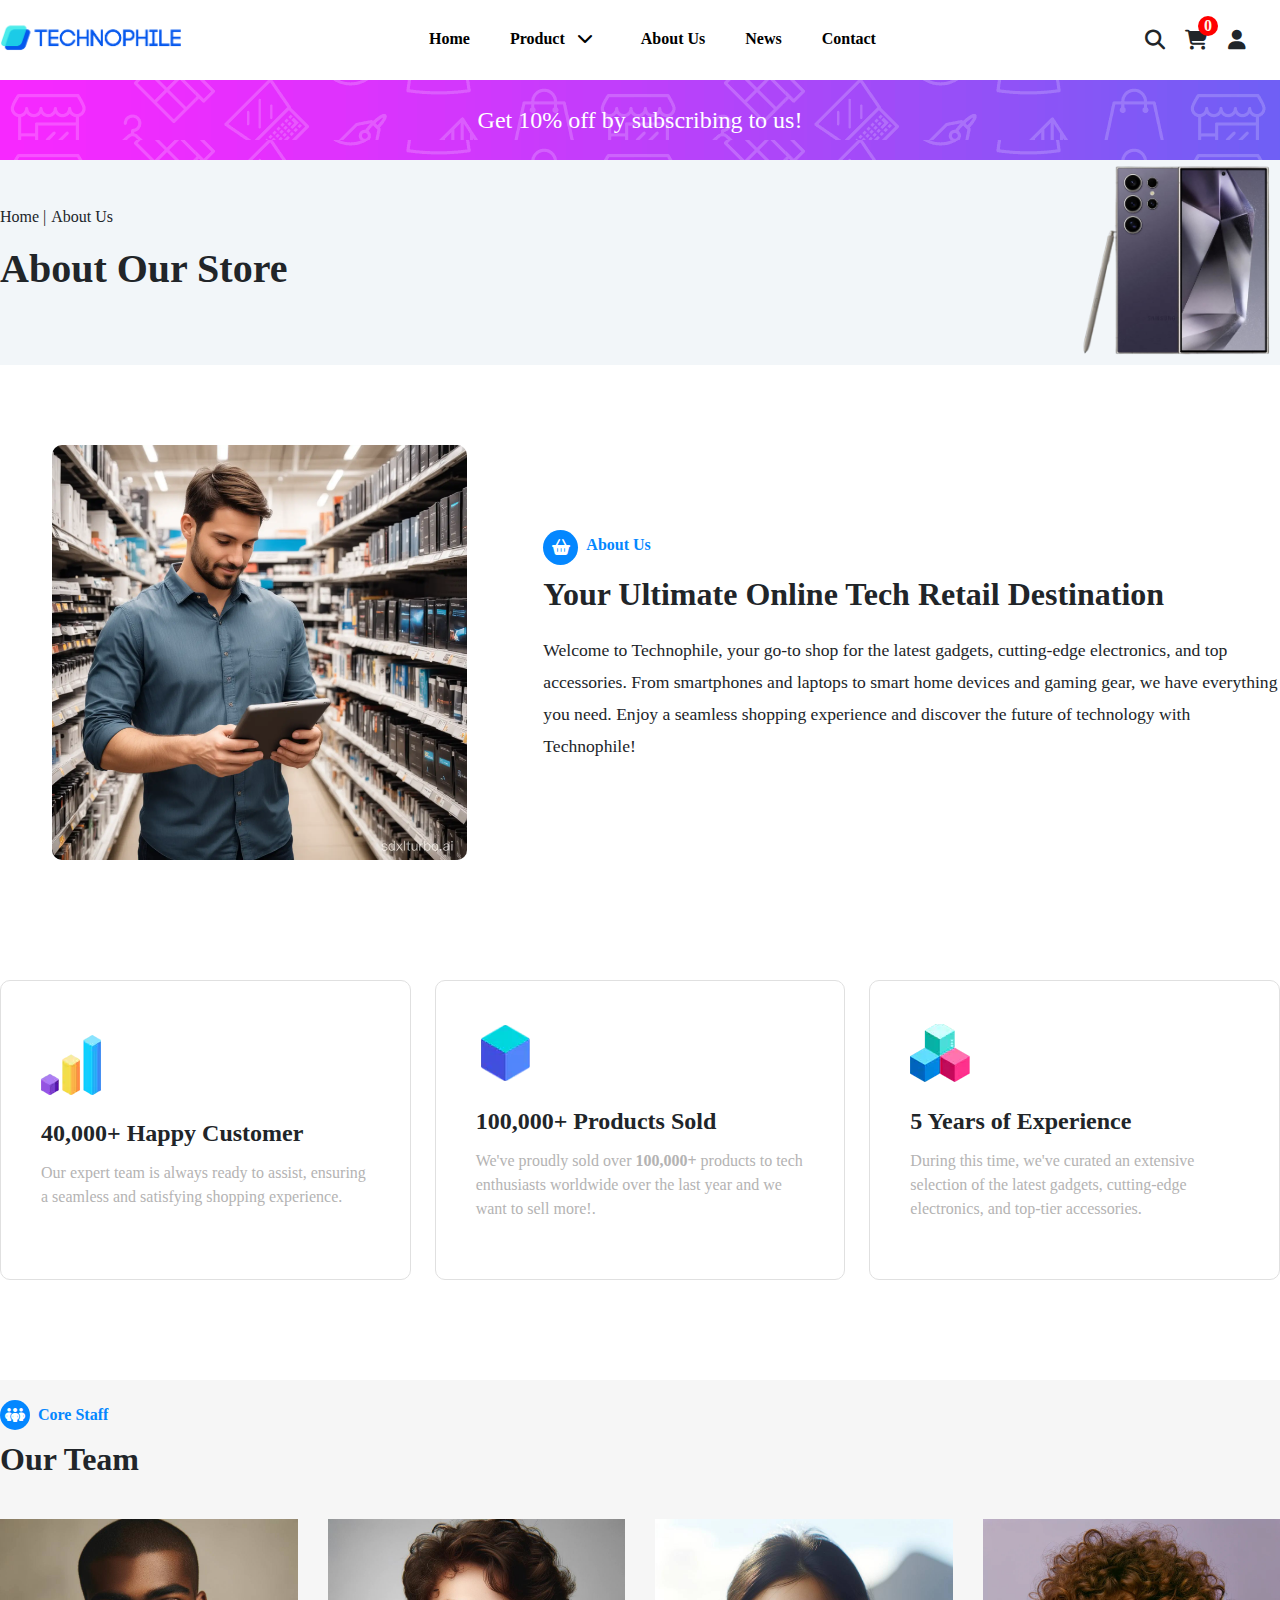
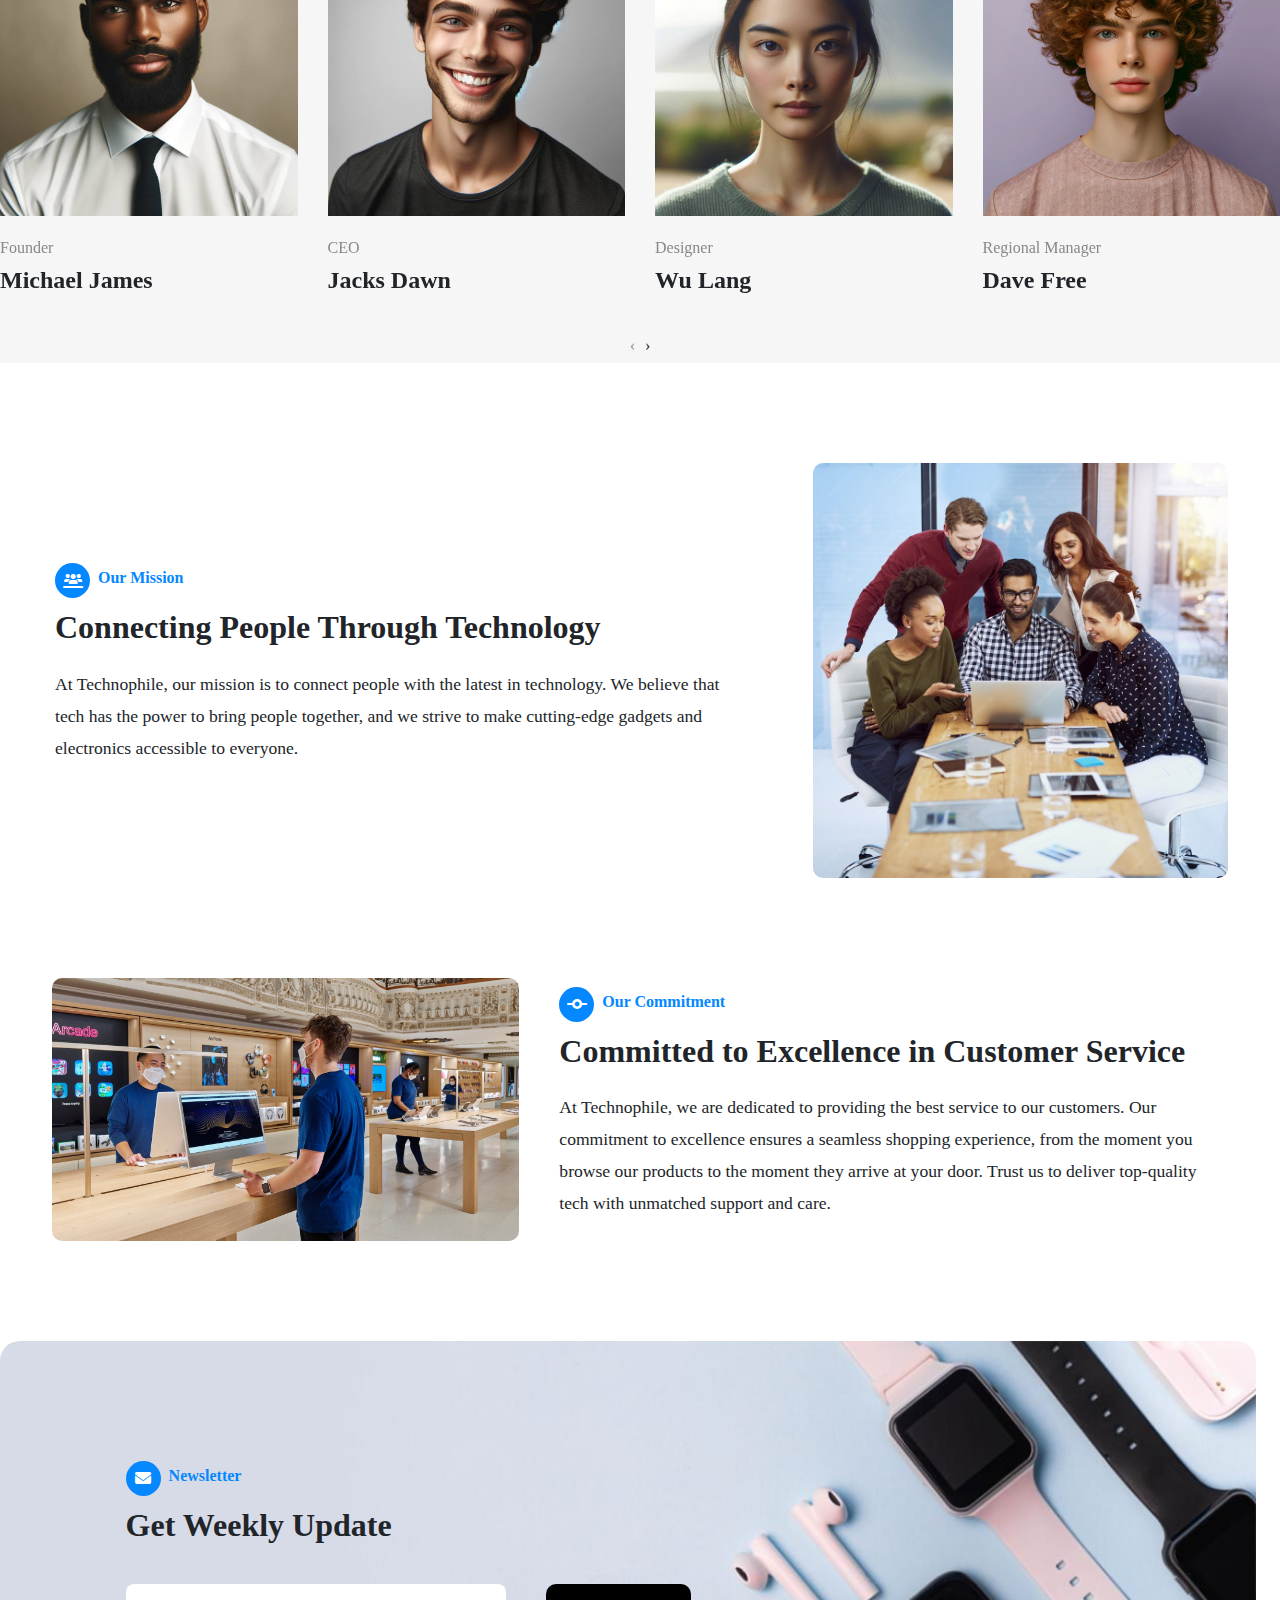
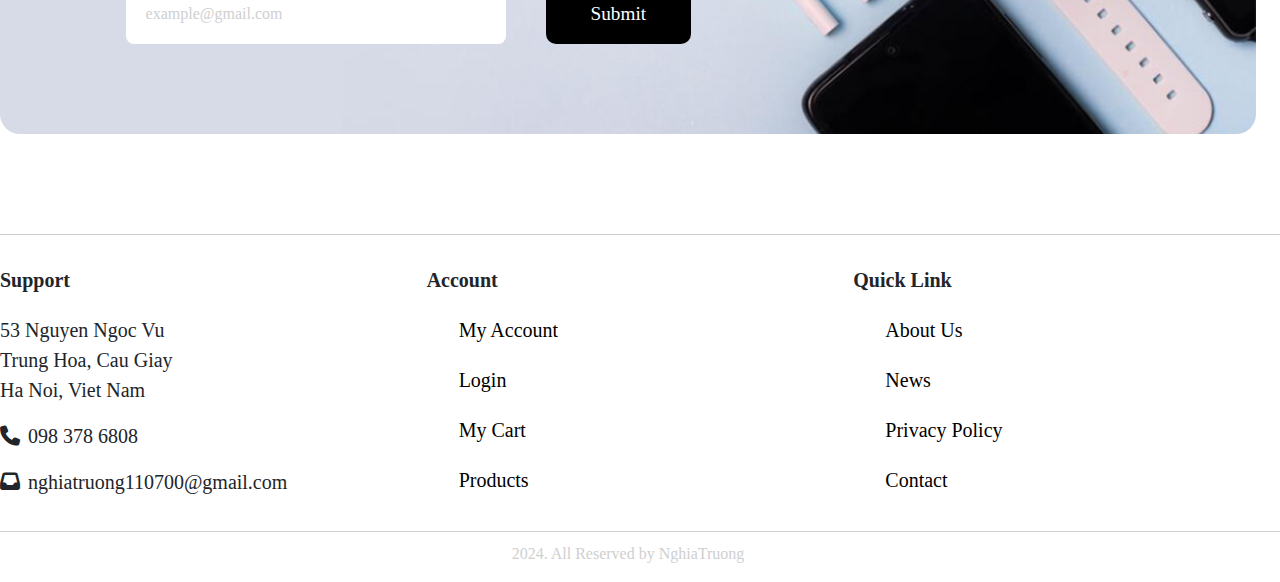
==== commit 50bde005: "Update 22.6 v1" ====
--- a/about-us.html
+++ b/about-us.html
@@ -154,22 +154,22 @@
     <!-- Overview Section -->
     <div class="overview-section">
         <div class="container">
-            <div class="row" id="wrap-about-us">
+            <div class="row" id="wrap-info-section">
                 <div class="col-12 col-sm-12 col-md-5">
-                    <div class="overview-image">
+                    <div class="info-image">
                         <img src="./assets/images/About Us Section/AU-1.webp" alt="">
                     </div>                    
                 </div>
 
                 <div class="col-12 col-sm-12 col-md-7">
-                    <div class="overview-text">
-                        <div class="wrap-overview-text">
-                            <div class="sub-overview-title">
+                    <div class="info-text">
+                        <div class="wrap-info-text">
+                            <div class="sub-info-title">
                                 <p><i class="fa-solid fa-basket-shopping"></i>About Us</p>
                                 <h2>Your Ultimate Online Tech Retail Destination</h2>
                             </div>
 
-                            <div class="overview-detail">
+                            <div class="info-detail">
                                 <p>Welcome to Technophile, your go-to shop for the latest gadgets, cutting-edge electronics, and top accessories. From smartphones and laptops to smart home devices and gaming gear, we have everything you need. Enjoy a seamless shopping experience and discover the future of technology with Technophile!</p>
                             </div>
                    
@@ -192,7 +192,7 @@
                             <img src="./assets/images/Achievement Section/graphic-1.webp" alt="">
                             <p class="main-achievement-title">40,000+ Happy Customer
                             </p>
-                            <p class="achievement-text">Empower your sales teams with industry tailored solutions that support.</p>
+                            <p class="achievement-text">Our expert team is always ready to assist, ensuring a seamless and satisfying shopping experience.</p>
                         </div>
                     </div>
                 </div>
@@ -200,10 +200,10 @@
                 <div class="col-12 col-sm-6 col-md-4">
                     <div class="wrap-achievement">
                         <div class="achievement-content">
-                            <img src="./assets/images/Achievement Section/graphic-1.webp" alt="">
-                            <p class="main-achievement-title">40,000+ Happy Customer
+                            <img src="./assets/images/Achievement Section/graphic-3.webp" alt="">
+                            <p class="main-achievement-title">100,000+ Products Sold
                             </p>
-                            <p class="achievement-text">Empower your sales teams with industry tailored solutions that support.</p>
+                            <p class="achievement-text">We've proudly sold over <b>100,000+</b> products to tech enthusiasts worldwide over the last year and we want to sell more!.</p>
                         </div>
                     </div>
                 </div>
@@ -211,11 +211,263 @@
                 <div class="col-12 col-sm-6 col-md-4">
                     <div class="wrap-achievement">
                         <div class="achievement-content">
-                            <img src="./assets/images/Achievement Section/graphic-1.webp" alt="">
-                            <p class="main-achievement-title">40,000+ Happy Customer
+                            <img src="./assets/images/Achievement Section/graphic-2.webp" alt="">
+                            <p class="main-achievement-title">5 Years of Experience
                             </p>
-                            <p class="achievement-text">Empower your sales teams with industry tailored solutions that support.</p>
-                        </div>
+                            <p class="achievement-text">During this time, we've curated an extensive selection of the latest gadgets, cutting-edge electronics, and top-tier accessories.
+                            </p>
+                        </div>
+                    </div>
+                </div>
+            </div>
+        </div>
+    </div>
+
+    <!-- Core Staff  -->
+    <div class="core-staff-section">
+        <div class="container">
+            <div class="row">
+                <div class="col-12 col-sm-12 col-md-12">
+                    <div class="wrap-staff-title">
+                        <div class="sub-staff-title">
+                            <p><i class="fa-solid fa-people-group"></i>Core Staff</p>
+                            <h2>Our Team</h2>
+                        </div>
+                    </div>
+                </div>
+            </div>
+
+            <div class="owl-carousel owl-theme">
+                <div class="item">
+                    <div class="wrap-staff-info">
+                        <div class="staff-image">
+                            <img src="./assets/images/About Us Section/Core Staff Info/Face-1.jpg" alt="Face-1">
+                        </div>
+
+                        <div class="staff-info">
+                            <p class="staff-role">Founder</p>
+                            <p class="staff-name">Michael James</p>
+                        </div>
+                    </div>
+                </div>
+                <div class="item">
+                    <div class="wrap-staff-info">
+                        <div class="staff-image">
+                            <img src="./assets/images/About Us Section/Core Staff Info/Face-2.jpg" alt="Face-2">
+                        </div>
+
+                        <div class="staff-info">
+                            <p class="staff-role">CEO</p>
+                            <p class="staff-name">Jacks Dawn</p>
+                        </div>
+                    </div>
+                </div>
+                <div class="item">
+                    <div class="wrap-staff-info">
+                        <div class="staff-image">
+                            <img src="./assets/images/About Us Section/Core Staff Info/Face-3.jpg" alt="Face-3">
+                        </div>
+
+                        <div class="staff-info">
+                            <p class="staff-role">Designer</p>
+                            <p class="staff-name">Wu Lang</p>
+                        </div>
+                    </div>
+                </div>
+                <div class="item">
+                    <div class="wrap-staff-info">
+                        <div class="staff-image">
+                            <img src="./assets/images/About Us Section/Core Staff Info/Face-4.jpg" alt="Face-4">
+                        </div>
+
+                        <div class="staff-info">
+                            <p class="staff-role">Regional Manager</p>
+                            <p class="staff-name">Dave Free</p>
+                        </div>
+                    </div>
+                </div>
+                <div class="item">
+                    <div class="wrap-staff-info">
+                        <div class="staff-image">
+                            <img src="./assets/images/About Us Section/Core Staff Info/Face-5.jpg" alt="Face-5">
+                        </div>
+
+                        <div class="staff-info">
+                            <p class="staff-role">Business Analyst</p>
+                            <p class="staff-name">Greek Dawson</p>
+                        </div>
+                    </div>
+                </div>
+                <div class="item">
+                    <div class="wrap-staff-info">
+                        <div class="staff-image">
+                            <img src="./assets/images/About Us Section/Core Staff Info/Face-6.jpg" alt="Face-6">
+                        </div>
+
+                        <div class="staff-info">
+                            <p class="staff-role">Marketing Stragegist</p>
+                            <p class="staff-name">Richard Omen</p>
+                        </div>
+                    </div>
+                </div>                
+            </div>
+        </div>
+    </div>
+
+    <!-- Mission Section -->
+    <div class="mission-section">
+        <div class="container">
+            <div class="row" id="wrap-info-section">
+
+                <div class="col-12 col-sm-12 col-md-7">
+                    <div class="info-text">
+                        <div class="wrap-info-text">
+                            <div class="sub-info-title">
+                                <p><i class="fa-solid fa-users-line"></i></i>Our Mission</p>
+                                <h2>Connecting People Through Technology</h2>
+                            </div>
+
+                            <div class="info-detail">
+                                <p>At Technophile, our mission is to connect people with the latest in technology. We believe that tech has the power to bring people together, and we strive to make cutting-edge gadgets and electronics accessible to everyone.</p>
+                            </div>
+                   
+                        </div>
+                    </div>
+
+                </div>
+
+                <div class="col-12 col-sm-12 col-md-5">
+                    <div class="info-image">
+                        <img src="./assets/images/About Us Section/AU-2.jpg" alt="">
+                    </div>                    
+                </div>
+
+            </div>
+        </div>
+    </div>
+
+    <!-- Commitment Section -->
+    <div class="commitment-section">
+        <div class="container">
+            <div class="row" id="wrap-info-section">
+
+                <div class="col-12 col-sm-12 col-md-5">
+                    <div class="info-image">
+                        <img src="./assets/images/About Us Section/AU-3.jpg" alt="">
+                    </div>                    
+                </div>
+
+                <div class="col-12 col-sm-12 col-md-7">
+                    <div class="info-text">
+                        <div class="wrap-info-text">
+                            <div class="sub-info-title">
+                                <p><i class="fa-solid fa-code-commit"></i>Our Commitment</p>
+                                <h2>Committed to Excellence in Customer Service</h2>
+                            </div>
+
+                            <div class="info-detail ">
+                                <p>At Technophile, we are dedicated to providing the best service to our customers. Our commitment to excellence ensures a seamless shopping experience, from the moment you browse our products to the moment they arrive at your door. Trust us to deliver top-quality tech with unmatched support and care.</p>
+                            </div>
+                   
+                        </div>
+                    </div>
+
+                </div>
+
+            </div>
+        </div>
+
+    </div>
+
+    <!-- Newsletter Section -->
+    <div class="newsletter-section">
+        <div class="container">
+            <div class="row">
+                <div class="col-12 col-sm-12 col-md-12">
+                    <div class="newsletter-bg">
+                        <img src="./assets/images/Newsletter section/Adjusted bgimg.png" alt="Newsletter-img">
+                        <div class="newsletter-text">
+                            <div class="sub-newsletter-title sub-info-title">
+                                <p><i class="fa-regular fa-envelope"></i>Newsletter</p>
+                                <h2>Get Weekly Update</h2>
+                                <div class="newsletter-input">
+                                    <input type="text" placeholder="example@gmail.com">
+                                    <button type="submit">Submit</button>
+                                </div>
+                            </div>
+                        </div>
+                    </div>
+                </div>
+            </div>
+        </div>
+    </div>
+
+    <!-- Footer -->
+    <div class="footer">
+        <div class="container">
+            <div class="row">
+                <div class="col-12 col-sm-12 col-md-4">
+                    <div class="wrap-footer">
+                        <div class="footer-sub-title">
+                            <p>Support</p>
+                        </div>
+
+                        <div class="footer-content">
+                            <p>53 Nguyen Ngoc Vu<br>Trung Hoa, Cau Giay<br>Ha Noi, Viet Nam</p>
+                        </div>
+
+                        <div class="footer-detail">
+                            <p><i class="fa-solid fa-phone"></i>098 378 6808</p>
+                            <p><i class="fa-solid fa-inbox"></i>nghiatruong110700@gmail.com</p>
+                        </div>
+                    </div>
+                </div>
+
+                <div class="col-12 col-sm-12 col-md-4">
+                    <div class="wrap-footer">
+                        <div class="footer-sub-title">
+                            <p>Account</p>
+                        </div>
+
+                        <div class="footer-content">
+                            <ul>
+                                <li><a href="#">My Account</a></li>
+                                <li><a href="#">Login</a></li>
+                                <li><a href="#">My Cart</a></li>
+                                <li><a href="#">Products</a></li>
+                            </ul>
+                        </div>
+                    </div>
+                </div>
+
+                <div class="col-12 col-sm-12 col-md-4">
+                    <div class="wrap-footer">
+                        <div class="footer-sub-title">
+                            <p>Quick Link</p>
+                        </div>
+
+                        <div class="footer-content">
+                            <ul>
+                                <li><a href="#">About Us</a></li>
+                                <li><a href="#">News</a></li>
+                                <li><a href="#">Privacy Policy</a></li>
+                                <li><a href="#">Contact</a></li>
+                            </ul>
+                        </div>
+                    </div>
+                    </div>
+                </div>
+            </div>
+        </div>
+    </div>
+
+    <!-- Footer Bottom -->
+    <div class="footer-bottom">
+        <div class="container">
+            <div class="row">
+                <div class="col-12 col-sm-12 col-md-12">
+                    <div class="wrap-footer-bottom">
+                        <p>2024. All Reserved by NghiaTruong</p>
                     </div>
                 </div>
             </div>
@@ -252,6 +504,9 @@
 
     <!-- Import menu-mobile.js -->
     <script src="./assets/js/menu-mobile.js"></script>
+
+    <!-- Import about-us.js -->
+    <script src="./assets/js/about-us.js"></script>
 </body>
 
 </html>--- a/assets/css/about-us.css
+++ b/assets/css/about-us.css
@@ -2,346 +2,538 @@
 
 /* Reset Browser + Setup Font Family */
 * {
-    padding: 0;
-    margin: 0;
-    box-sizing: border-box;
-    font-family: "Switzer-Regular";
-  }
+  padding: 0;
+  margin: 0;
+  box-sizing: border-box;
+  font-family: "Switzer-Regular";
+}
 
 /* Global CSS */
 .container {
-    max-width: 1280px;
-    padding: 0;
-  }
+  max-width: 1280px;
+  padding: 0;
+}
+
+#wrap-info-section .info-image {
+  width: 100%;
+  display: flex;
+  justify-content: center;
+}
+
+.info-image img {
+  width: 80%;
+  object-fit: cover;
+  border-radius: 10px;
+}
+
+#wrap-info-section .info-text {
+  height: 100%;
+  display: flex;
+  align-items: center;
+}
+
+.info-text .wrap-info-text {
+  width: 100%;
+}
+
+.sub-info-title {
+  margin-top: 5px;
+}
+
+.sub-info-title i {
+  margin-top: -3px;
+  margin-right: 8px;
+  width: 35px;
+  height: 35px;
+  background-color: #0487ff;
+  color: #fff;
+  display: flex;
+  align-items: center;
+  justify-content: center;
+  border-radius: 50%;
+}
+
+.sub-info-title p {
+  display: flex;
+  margin-bottom: 10px;
+  color: #0487ff;
+  font-weight: 600;
+}
+
+.sub-info-title h2 {
+  font-weight: 600;
+}
+
+.wrap-info-text .info-detail p {
+  margin-top: 1.3rem;
+  font-size: 1.1rem;
+  line-height: 2rem;
+}
 
 /* Main Menu */
 
 .main-menu {
-    height: 80px;
-    /* background-color: #fff7ea; */
-    z-index: 2;
-  }
-  
-  .main-menu .container {
-    width: 100%;
-    height: 80px;
-    background-color: white;
-    padding: 0;
-    border-radius: 10px;
-  }
-  
-  .main-menu .container .row {
-    width: 100%;
-  }
-  
-  .wrap-menu {
-    display: flex;
-    align-items: center;
-    justify-content: space-between;
-    height: 80px;
-    /* background-color: red; */
-  }
-  
-  .main-menu .wrap-menu .logo img {
-    width: 200px;
-    object-fit: cover;
-  }
-  
-  /* Main Section */
-  /* Why main section is larger than the wrap menu */
-  .main-section {
-    position: relative;
-  }
-  
-  .main-section .menu-list {
-    display: flex;
-    padding: 0;
-    padding-right: 30px;
-    margin-top: 13px;
-    /* background-color: red; */
-  }
-  
-  .menu-list {
-    position: relative;
-  }
-  
-  .menu-list li {
-    list-style: none;
-    padding: 20px;
-    font-size: 16px;
-  }
-  
-  .menu-list li a span {
-    font-weight: 600;
-  }
-
-  .menu-list li a {
-    text-decoration: none;
-    color: black;
-  }
-  
-  .product-menu a span {
-    padding-right: 8px;
-  }
-  
-  .sub-menu {
-    position: absolute;
-    z-index: 5;
-    background-color: #fff;
-    top: 65px;
-    width: 150px;
-    opacity: 0;
-    transform: translateY(15%);
-    border-radius: 10px;
-    filter: drop-shadow(2px 3px 8px #cfcfcf);
-  }
-  
-  .sub-menu ul {
-      padding-left: 10px;
-      padding-top: 10px;
-  }
-  
-  .sub-menu ul .sub-item { 
-    padding: 0
-  }
-
-  
-  .product-menu:hover .sub-menu-1 {
-    opacity: 1;
-    transform: translateY(0);
-    transition: all 0.3s ease;
-  }
-  
-  /* User Logo */
-  .wrap-menu .user-logo .wrap-user-logo {
-    display: flex;
-    justify-content: space-between;
-  }
-  .wrap-menu .user-logo .wrap-user-logo i {
-    font-size: 20px;
-    position: relative;
-    padding: 10px;
-  }
-  
-  .wrap-menu .user-logo .wrap-user-logo i span {
-    position: absolute;
-    background-color: red;
-    font-size: 16px;
-    width: 20px;
-    height: 20px;
-    border-radius: 50%;
-    display: flex;
-    justify-content: center;
-    align-items: center;
-    bottom: 60%;
-    right: 0%;
-    color: #fff7ea;
-  }
-  
-  .wrap-menu .user-logo .wrap-user-logo i:hover {
-    background-color: #f2953f;
-    color: #fff;
-    border-radius: 50%;
-    transition: all 0.2s;
-  }
-
-  /* Subbanner */
+  height: 80px;
+  /* background-color: #fff7ea; */
+  z-index: 2;
+}
+
+.main-menu .container {
+  width: 100%;
+  height: 80px;
+  background-color: white;
+  padding: 0;
+  border-radius: 10px;
+}
+
+.main-menu .container .row {
+  width: 100%;
+}
+
+.wrap-menu {
+  display: flex;
+  align-items: center;
+  justify-content: space-between;
+  height: 80px;
+  /* background-color: red; */
+}
+
+.main-menu .wrap-menu .logo img {
+  width: 200px;
+  object-fit: cover;
+}
+
+/* Main Section */
+/* Why main section is larger than the wrap menu */
+.main-section {
+  position: relative;
+}
+
+.main-section .menu-list {
+  display: flex;
+  padding: 0;
+  padding-right: 30px;
+  margin-top: 13px;
+  /* background-color: red; */
+}
+
+.menu-list {
+  position: relative;
+}
+
+.menu-list li {
+  list-style: none;
+  padding: 20px;
+  font-size: 16px;
+}
+
+.menu-list li a span {
+  font-weight: 600;
+}
+
+.menu-list li a {
+  text-decoration: none;
+  color: black;
+}
+
+.product-menu a span {
+  padding-right: 8px;
+}
+
+.sub-menu {
+  position: absolute;
+  z-index: 5;
+  background-color: #fff;
+  top: 65px;
+  width: 150px;
+  opacity: 0;
+  transform: translateY(15%);
+  border-radius: 10px;
+  filter: drop-shadow(2px 3px 8px #cfcfcf);
+}
+
+.sub-menu ul {
+  padding-left: 10px;
+  padding-top: 10px;
+}
+
+.sub-menu ul .sub-item {
+  padding: 0;
+}
+
+.product-menu:hover .sub-menu-1 {
+  opacity: 1;
+  transform: translateY(0);
+  transition: all 0.3s ease;
+}
+
+/* User Logo */
+.wrap-menu .user-logo .wrap-user-logo {
+  display: flex;
+  justify-content: space-between;
+}
+.wrap-menu .user-logo .wrap-user-logo i {
+  font-size: 20px;
+  position: relative;
+  padding: 10px;
+}
+
+.wrap-menu .user-logo .wrap-user-logo i span {
+  position: absolute;
+  background-color: red;
+  font-size: 16px;
+  width: 20px;
+  height: 20px;
+  border-radius: 50%;
+  display: flex;
+  justify-content: center;
+  align-items: center;
+  bottom: 60%;
+  right: 0%;
+  color: #fff7ea;
+}
+
+.wrap-menu .user-logo .wrap-user-logo i:hover {
+  background-color: #f2953f;
+  color: #fff;
+  border-radius: 50%;
+  transition: all 0.2s;
+}
+
+/* Subbanner */
 .sub-banner-section {
-    width: 100%;
+  width: 100%;
 }
 .sub-banner-section .container {
-    max-width: 100%;
+  max-width: 100%;
 }
 
 .wrap-sub-banner {
-    width: 100%;
-    height: 80px;
-    background-image: url(../images/SubBanner/subbanner-1.png);
-    display: flex;
-    align-items: center;
-    justify-content: center;
+  width: 100%;
+  height: 80px;
+  background-image: url(../images/SubBanner/subbanner-1.png);
+  display: flex;
+  align-items: center;
+  justify-content: center;
 }
 
 .wrap-sub-banner p {
-    font-family: "Switzer Light";
-    font-size: 1.5rem;
-    margin-bottom: 0;
+  font-family: "Switzer Light";
+  font-size: 1.5rem;
+  margin-bottom: 0;
 }
 
 .wrap-sub-banner p a {
-    text-decoration: none;
-    color: #fff;
+  text-decoration: none;
+  color: #fff;
 }
 
 /* Main Title Section */
 .main-title-section {
-    width: 100%;
-    height: 205px;
-    background-color: #f2f6f9;
+  width: 100%;
+  height: 205px;
+  background-color: #f2f6f9;
 }
 
 .wrap-main-title {
-    width: 100%;
-    height: 205px;
-    display: flex;
+  width: 100%;
+  height: 205px;
+  display: flex;
 }
 
 .wrap-main-title .main-sub-title {
-    width: 50%;
-    height: 100%;
-}
-
-.main-sub-title p, .main-sub-title span {
-    display: inline-block;
-    margin-top: 45px;
+  width: 50%;
+  height: 100%;
+}
+
+.main-sub-title p,
+.main-sub-title span {
+  display: inline-block;
+  margin-top: 45px;
 }
 
 .main-sub-title p {
-    margin-right: 5px;
+  margin-right: 5px;
 }
 
 .wrap-main-title .main-sub-title h1 {
-    font-weight: 600;
+  font-weight: 600;
 }
 
 .wrap-main-title .title-image {
-    width: 50%;
-    height: 100%;
-    display: flex;
-    justify-content: flex-end;
+  width: 50%;
+  height: 100%;
+  display: flex;
+  justify-content: flex-end;
 }
 
 .wrap-main-title .title-image img {
-    width: 200px;
-    object-fit: cover;
+  width: 200px;
+  object-fit: cover;
 }
 
 /* Overview Section */
 .overview-section {
-    width: 100%;
-    margin-top: 80px;
-}    
-
-.overview-section #wrap-about-us {
-    width: 100%;
-
-    /* background-color: red; */
-    
-}
-
-#wrap-about-us .overview-image {
-    width: 100%;
-    display: flex;
-    justify-content: center;
-}
-
-.overview-image img {
-    width: 80%;
-    object-fit: cover;
-    border-radius: 10px;
-}
-
-#wrap-about-us .overview-text {
-    height: 100%;
-    display: flex;
-    align-items: center;
-}
-
-.overview-text .wrap-overview-text {
-    width: 100%;
-}
-
-.sub-overview-title {
-    margin-top: 5px;
-}
-
-
-.sub-overview-title i {
-    margin-top: -3px;
-    margin-right: 8px;
-    width: 30px;
-    height: 30px;
-    background-color:#0487FF;
-    color: #fff;
-    display: flex;
-    align-items: center;
-    justify-content: center;
-    border-radius: 50%;
-}
-
-.sub-overview-title p {
-    display: flex;
-    margin-bottom: 10px;
-    color: #0487FF;
-    font-weight: 600;
-}
-
-.sub-overview-title h2 {
-    font-weight: 600;
-}
-
-.wrap-overview-text .overview-detail p {
-    margin-top: 1.3rem;
-    font-size: 1.1rem;
-    line-height: 2rem;
+  width: 100%;
+  margin-top: 80px;
 }
 
 /* Achievement Section */
 .achievement-section {
-    margin-top: 120px;
-    width: 100%;
+  margin-top: 120px;
+  width: 100%;
 }
 
 .wrap-achievement {
-    height: 300px;
-    padding: 40px;
-    display: flex;
-    align-items: center;
-    justify-content: center;
-    border-radius: 10px;
-    border: .3px solid #e0e0e0;
-    transition: all .15s;
+  height: 300px;
+  padding: 40px;
+  display: flex;
+  align-items: center;
+  justify-content: center;
+  border-radius: 10px;
+  border: 0.3px solid #e0e0e0;
+  transition: all 0.15s;
 }
 
 .wrap-achievement:hover {
-    border: 1.5px solid #0487FF
+  border: 1.5px solid #0487ff;
 }
 
 .achievement-content img {
-    margin-bottom: 20px;
+  margin-bottom: 20px;
 }
 .achievement-content .main-achievement-title {
-    margin-bottom: 10px;
-    font-size: 1.5rem;
-    font-weight: 600;
+  margin-bottom: 10px;
+  font-size: 1.5rem;
+  font-weight: 600;
 }
 
 .achievement-content .achievement-text {
-    color: #b4b3b3;
-}
-
-
-
-
-
-
-
-
-
-
-
-
-
-
-
-
-
-
-
-
-
-
-  /* Mobile Menu */
+  color: #b4b3b3;
+}
+
+/* Core Staff */
+.core-staff-section {
+  margin-top: 100px;
+  width: 100%;
+  background-color: #f6f6f6;
+}
+
+.wrap-staff-title {
+  padding-top: 20px;
+  margin-bottom: 40px;
+}
+
+.wrap-staff-title .sub-staff-title p {
+  margin-bottom: 10px;
+}
+
+.sub-staff-title p {
+  display: flex;
+  align-items: center;
+  color: #0487ff;
+  font-weight: 600;
+}
+.sub-staff-title i {
+  margin-right: 8px;
+  width: 30px;
+  height: 30px;
+  background-color: #0487ff;
+  color: #fff;
+  display: flex;
+  align-items: center;
+  justify-content: center;
+  border-radius: 50%;
+}
+
+.sub-staff-title h2 {
+  font-weight: 600;
+}
+
+.wrap-staff-info {
+  width: 100%;
+  height: 400px;
+  /* background-color: pink; */
+}
+
+.wrap-staff-info .staff-image img {
+  width: 100%;
+  object-fit: cover;
+}
+
+.wrap-staff-info .staff-info {
+  padding-top: 20px;
+}
+.wrap-staff-info .staff-info p {
+  margin-bottom: 2px;
+}
+
+.staff-info .staff-role {
+  color: #898787;
+}
+
+.staff-info .staff-name {
+  font-size: 1.5rem;
+  font-weight: 600;
+}
+
+/* Mission Section */
+.mission-section {
+  margin-top: 100px;
+  width: 100%;
+}
+
+.mission-section .wrap-info-text {
+  padding-left: 55px;
+}
+
+/* Commitment Section */
+.commitment-section {
+  margin-top: 100px;
+  width: 100%;
+}
+
+.commitment-section .wrap-info-text {
+  padding-left: 1rem;
+}
+.commitment-section .info-detail {
+  max-width: 93%;
+}
+.commitment-section .info-image {
+  justify-content: flex-end !important ;
+}
+.commitment-section .info-image img {
+  width: 90%;
+}
+
+/* Newsletter Section */
+.newsletter-section {
+  margin-top: 6.25rem;
+  position: relative;
+}
+
+.newsletter-section .container {
+  padding: 0;
+}
+
+.newsletter-section .row {
+  width: 100%;
+}
+
+.newsletter-bg {
+  width: 100%;
+  position: relative;
+}
+.newsletter-bg img {
+  max-width: 100%;
+  object-fit: cover;
+  border-radius: 1.25rem;
+}
+.newsletter-text {
+  position: absolute;
+  top: 30%;
+  left: 10%;
+}
+
+.sub-newsletter-title p {
+  font-size: 1rem;
+  color: #0487ff;
+}
+
+.sub-newsletter-title h2 {
+  font-weight: 600;
+  margin-bottom: 2.5rem;
+}
+
+.sub-newsletter-title i {
+  background-color: #0487ff;
+}
+
+.newsletter-input {
+  width: 100%;
+  margin-top: 1.875rem;
+  display: flex;
+}
+
+.newsletter-input input {
+  width: 23.75rem;
+  height: 3.75rem;
+  padding-left: 1.25rem;
+  border-radius: 0.5rem;
+  border: none;
+}
+
+.newsletter-input button {
+  margin-left: 2.5rem;
+  padding: 0.8125rem 2.8125rem; /* 13px 45px equivalent */
+  border-radius: 0.625rem; /* 10px equivalent */
+  border: none;
+  background-color: #000;
+  color: #fff;
+  font-weight: 500;
+  font-size: 1.2rem;
+}
+.newsletter-input input::placeholder {
+  color: #cfcfcf;
+}
+
+/* Footer */
+.footer {
+  margin-top: 100px;
+}
+
+.footer .row {
+  width: 100%;
+}
+
+.footer .container {
+  padding: 0;
+  border-top: 0.5px #cfcfcf solid;
+  border-bottom: 0.5px #cfcfcf solid;
+}
+
+.footer .wrap-footer {
+  margin-top: 30px;
+  font-size: 20px;
+}
+
+.wrap-footer .footer-sub-title {
+  font-weight: 600;
+  margin-bottom: 20px;
+}
+
+.wrap-footer .footer-detail i {
+  margin-right: 8px;
+}
+
+.wrap-footer .footer-content ul {
+  list-style: none;
+}
+
+.wrap-footer .footer-content ul li {
+  padding-bottom: 20px;
+}
+.wrap-footer .footer-content ul li a {
+  text-decoration: none;
+  color: #000;
+}
+
+/* Footer Bottom */
+.wrap-footer-bottom {
+  margin-top: 10px;
+  display: flex;
+  justify-content: center;
+}
+
+.footer-bottom .row {
+  width: 100%;
+}
+
+.wrap-footer-bottom p {
+  color: #cfcfcf;
+}
+
+/* Mobile Menu */
 .menu-mobile {
   display: none;
 }
@@ -353,33 +545,36 @@
 .main-section .top-menu-mobile {
   display: none;
 }
+
 /* Responsive */
 /* Desktop */
 @media screen and (max-width: 1279px) {
-  /* Newsletter Section */
-  .newsletter-text {
-    width: 60%;
-    text-align: left;
-    top: 40%;
-    left: 10%;
-    transform: translate(0, -40%);
+    /* Newsletter Section */
+    .newsletter-text {
+      width: 60%;
+      text-align: left;
+      top: 40%;
+      left: 10%;
+      transform: translate(0, -40%);
+    }
+  
+    .newsletter-input {
+      flex-direction: row;
+      justify-content: flex-start;
+    }
+  
+    .newsletter-input input {
+      margin-bottom: 0;
+    }
+    .newsletter-input button {
+      margin-left: 1.25rem;
+    }
   }
-
-  .newsletter-input {
-    flex-direction: row;
-    justify-content: flex-start;
+  
+  /* Tablet */
+  @media screen and (max-width: 922px) {
   }
-
-  .newsletter-input input {
-    margin-bottom: 0;
-  }
-  .newsletter-input button {
-    margin-left: 1.25rem;
-  }
-}
-
-
-
+  
   @media screen and (max-width: 898px) {
     /* Menu Mobile */
     .main-menu {
@@ -491,4 +686,111 @@
       align-items: center;
       justify-content: center;
     }
-  }+  }
+  
+  @media (max-width: 768px) {
+    /* Newsletter Section */
+    .newsletter-text {
+      width: 80%;
+      text-align: left;
+      top: 40%;
+      left: 50%;
+      transform: translate(-50%, -40%);
+    }
+  
+    .sub-newsletter-title h2 {
+      font-size: 1.5rem;
+    }
+  
+    .newsletter-input input {
+      width: 100%;
+      max-width: 100%;
+      height: 3rem; /* 48px */
+      padding-left: 1rem; /* 16px */
+      margin-bottom: 1rem;
+    }
+  
+    .newsletter-input button {
+      padding: 0.5rem 2.5rem;
+      height: 3.1rem;
+    }
+  }
+  
+  /* Mobile */
+  @media screen and (max-width: 610px) {
+    /* Newsletter Section */
+    .newsletter-text {
+      width: 80%;
+      top: 45%;
+      left: 50%;
+      transform: translate(-50%, -40%);
+    }
+  
+    .sub-newsletter-title p {
+      font-size: 0.7rem;
+    }
+  
+    .sub-newsletter-title i {
+      width: 20px;
+      height: 20px;
+    }
+  
+    .sub-newsletter-title h2 {
+      font-size: 1rem;
+      margin-bottom: 1.5rem; /* 24px */
+    }
+  
+    .newsletter-input input {
+      width: 50%;
+      max-width: 100%;
+      height: 2rem; /* 48px */
+      padding-left: 1rem; /* 16px */
+      margin-bottom: 1rem;
+    }
+  
+    .newsletter-input button {
+      padding: 0 2rem;
+      font-size: 0.7rem;
+      height: 2rem;
+    }
+  
+    .newsletter-input input::placeholder {
+      color: #cfcfcf;
+      font-size: 0.8rem;
+    }
+  }
+  
+  @media screen and (max-width: 480px) {
+    .top-menu-mobile img {
+      width: 80%;
+      object-fit: cover;
+    }
+  
+    .main-section {
+      position: fixed;
+      top: 0;
+      left: 0;
+      width: 50%;
+      height: 100%;
+      background-color: #fff;
+      z-index: 99;
+      transform: translateX(-100%);
+      transition: all 0.3s;
+    }
+  
+    .top-menu-mobile span {
+      padding-top: 0.3rem;
+    }
+    .top-menu-mobile span i {
+      /* padding: 0.3rem 0.5rem; */
+      background-color: #f2f6f9;
+      border-radius: 50%;
+      font-size: 80%;
+      width: 20px;
+      height: 20px;
+      display: flex;
+      align-items: center;
+      justify-content: center;
+    }
+  }
+  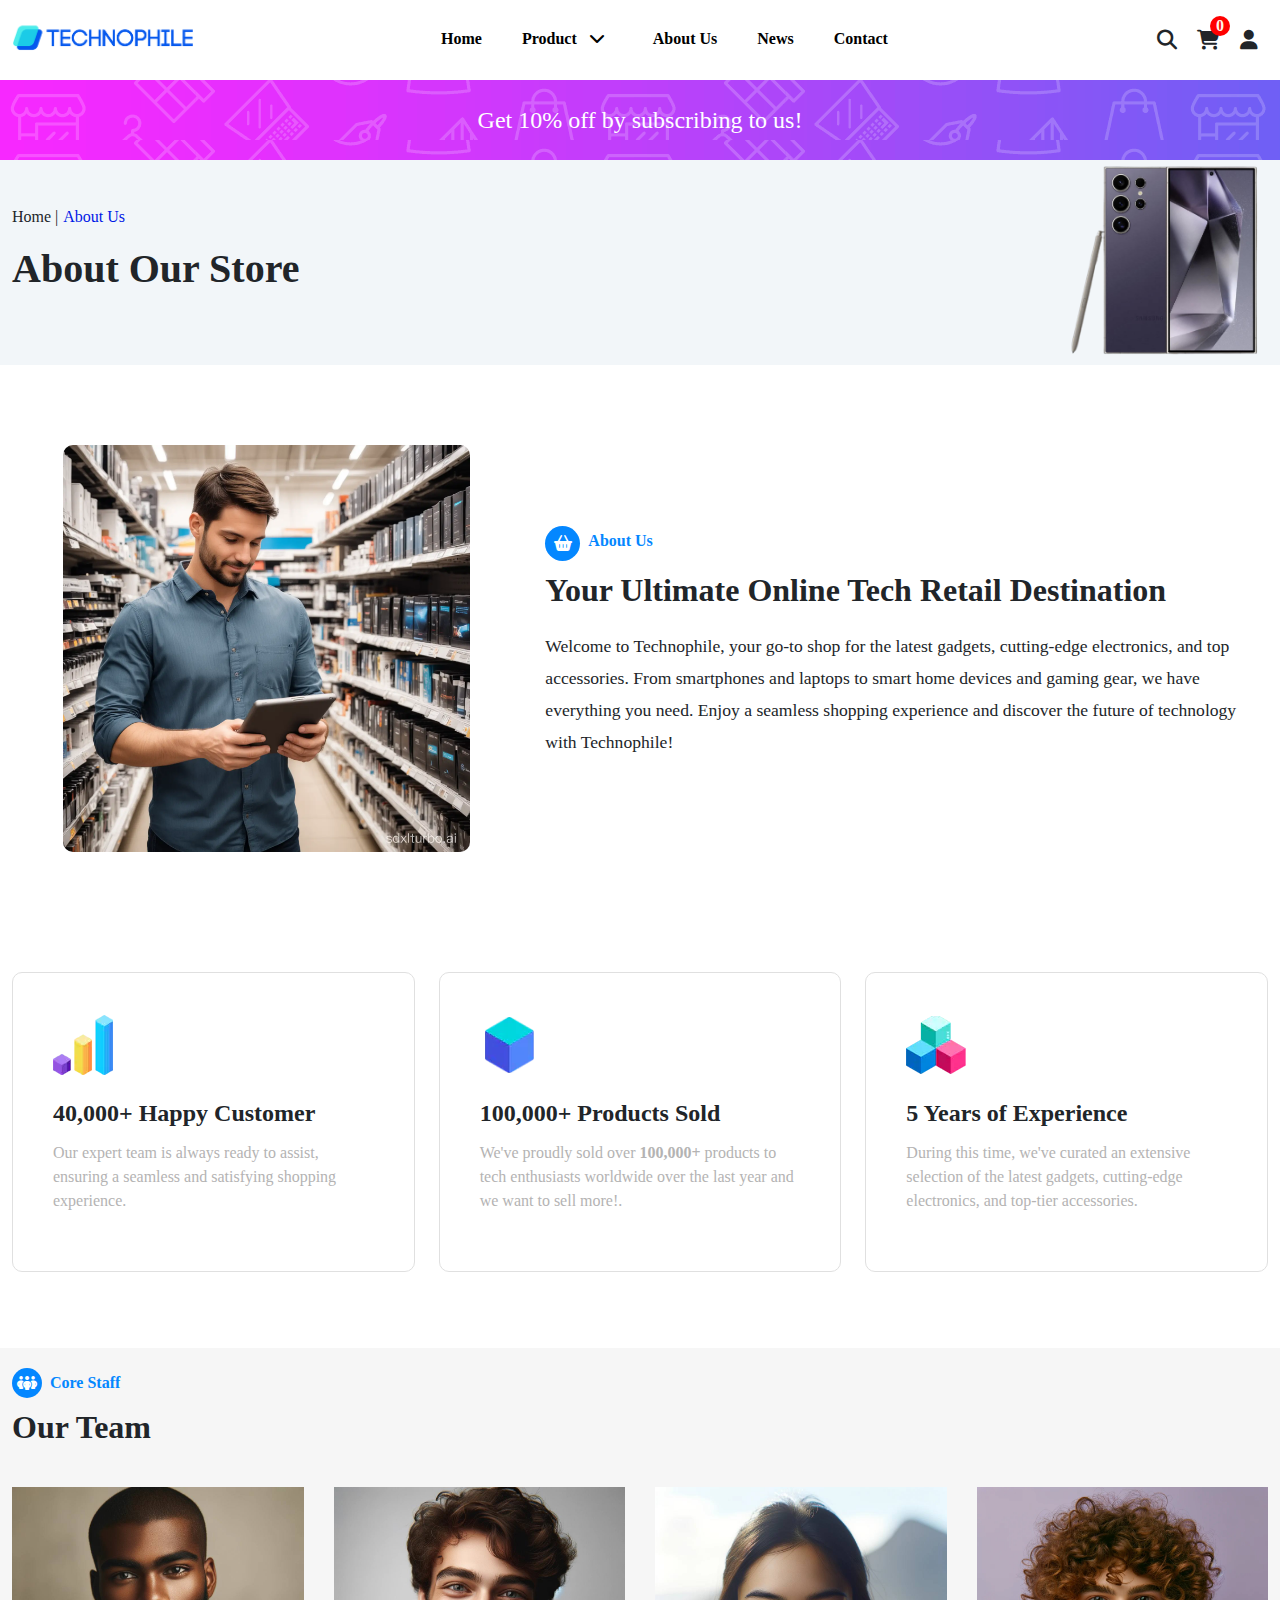
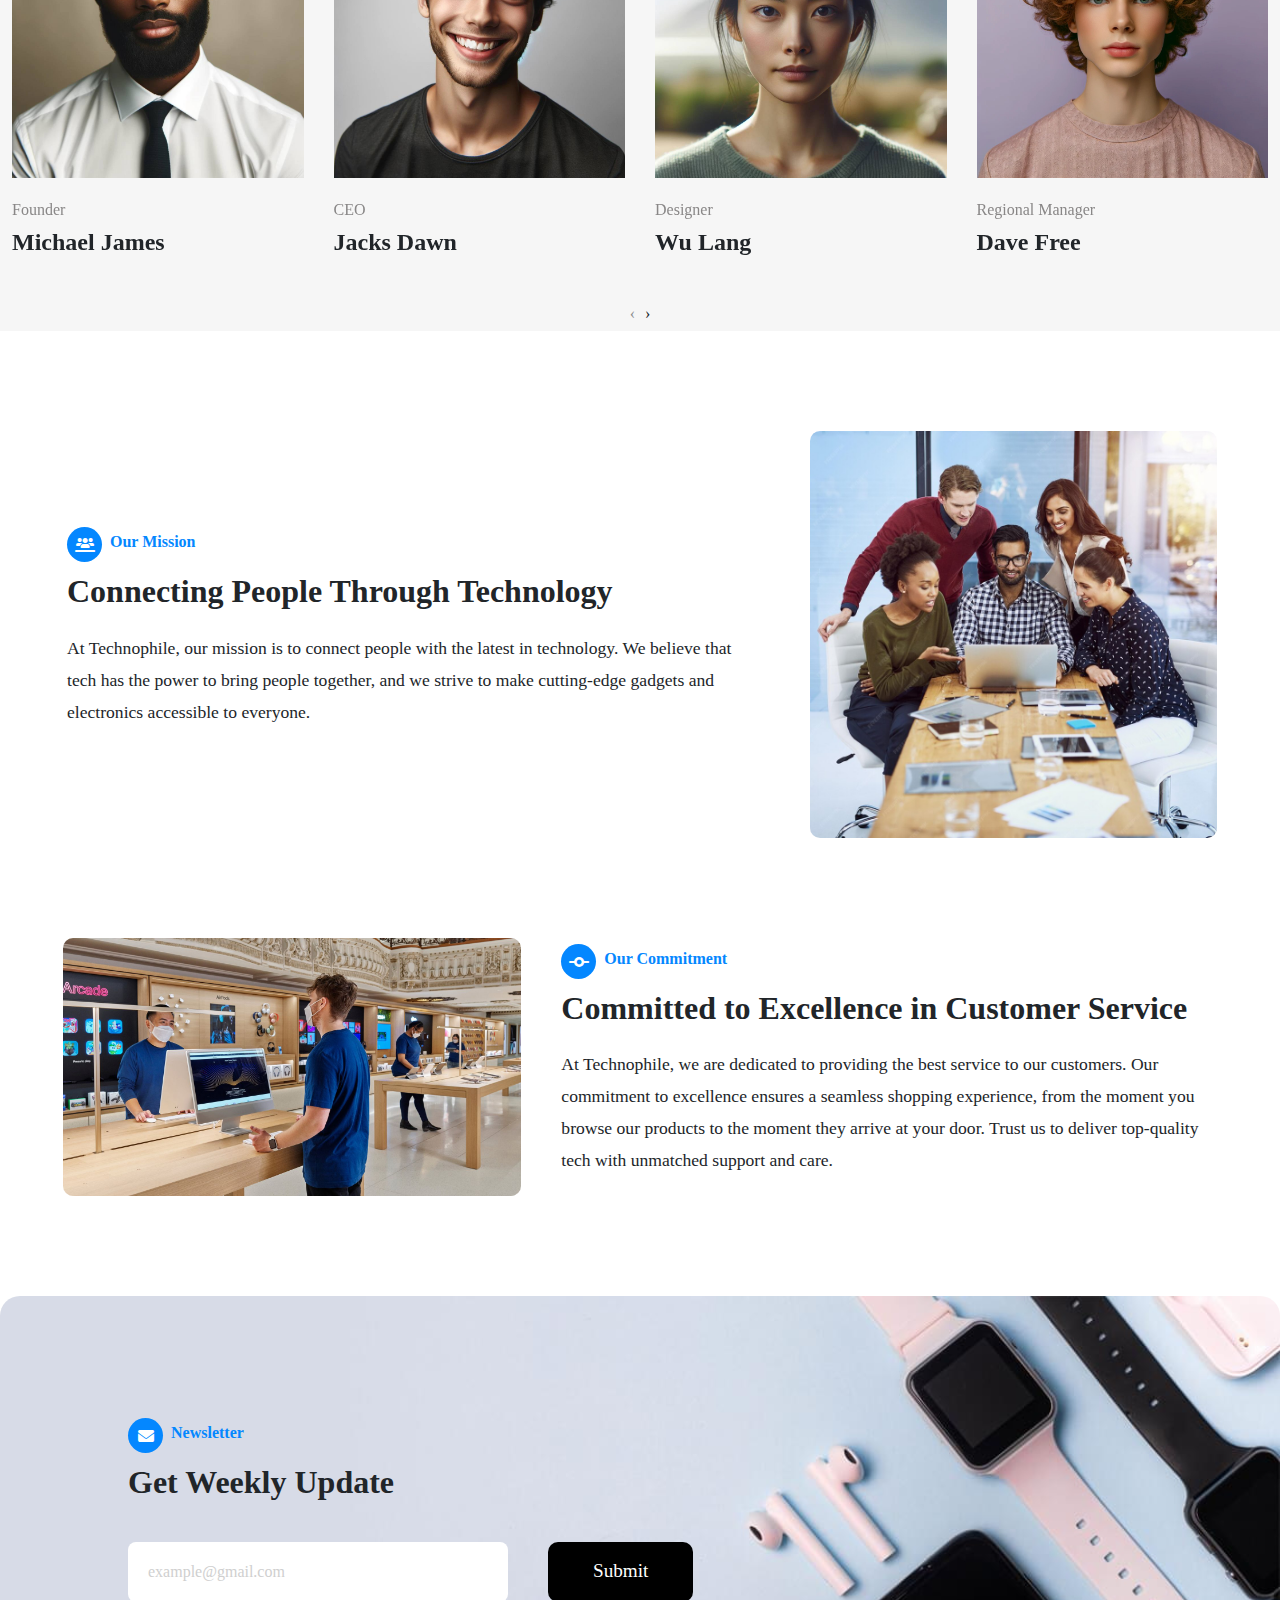
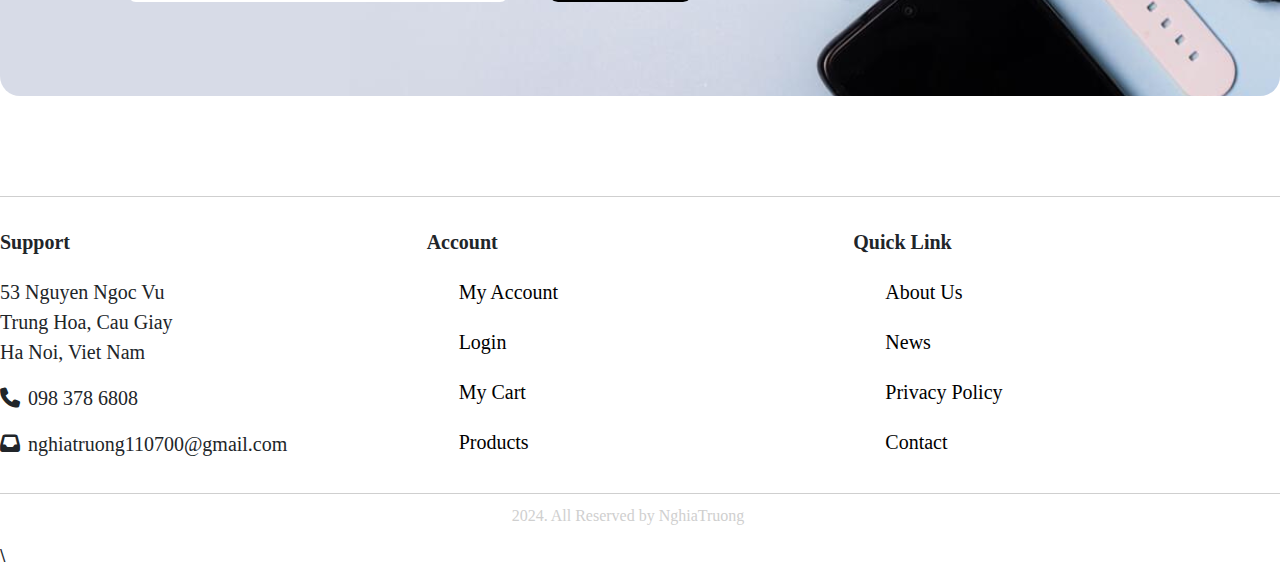
==== commit 47515edb: "Update 23.6 V1" ====
--- a/about-us.html
+++ b/about-us.html
@@ -61,7 +61,7 @@
                                     <div class="sub-menu sub-menu-1">
                                         <ul>
                                             <li class="sub-item">
-                                                <a href="#"><p>Mobile</p></a>
+                                                <a href="./mobile-categories.html"><p>Mobile</p></a>
                                             </li>
                                             <li class="sub-item">
                                                 <a href="#"><p>Desktop</p></a>
@@ -472,7 +472,7 @@
                 </div>
             </div>
         </div>
-    </div>
+    </div>\
 
 
 
--- a/assets/css/about-us.css
+++ b/assets/css/about-us.css
@@ -11,7 +11,7 @@
 /* Global CSS */
 .container {
   max-width: 1280px;
-  padding: 0;
+  /* padding: 0; */
 }
 
 #wrap-info-section .info-image {
@@ -73,22 +73,19 @@
 /* Main Menu */
 
 .main-menu {
-  height: 80px;
+  width: 100%;
   /* background-color: #fff7ea; */
   z-index: 2;
+  position: sticky;
+  top: 0;
 }
 
 .main-menu .container {
-  width: 100%;
   height: 80px;
   background-color: white;
-  padding: 0;
   border-radius: 10px;
 }
 
-.main-menu .container .row {
-  width: 100%;
-}
 
 .wrap-menu {
   display: flex;
@@ -104,7 +101,6 @@
 }
 
 /* Main Section */
-/* Why main section is larger than the wrap menu */
 .main-section {
   position: relative;
 }
@@ -206,6 +202,8 @@
 }
 .sub-banner-section .container {
   max-width: 100%;
+  padding: 0;
+  overflow: hidden;
 }
 
 .wrap-sub-banner {
@@ -252,6 +250,9 @@
   margin-top: 45px;
 }
 
+.main-sub-title span {
+  color: #0017e6;
+}
 .main-sub-title p {
   margin-right: 5px;
 }
@@ -414,11 +415,9 @@
 
 .newsletter-section .container {
   padding: 0;
-}
-
-.newsletter-section .row {
-  width: 100%;
-}
+  overflow: hidden;
+}
+
 
 .newsletter-bg {
   width: 100%;
@@ -688,7 +687,7 @@
     }
   }
   
-  @media (max-width: 768px) {
+  @media screen and (max-width: 767px) {
     /* Newsletter Section */
     .newsletter-text {
       width: 80%;
@@ -714,6 +713,41 @@
       padding: 0.5rem 2.5rem;
       height: 3.1rem;
     }
+
+    /* Info Section */
+    
+    .mission-section {
+      margin-top: 40px;
+    }
+    
+    .mission-section .info-text {
+      margin-bottom: 50px;
+    }
+
+    .mission-section .wrap-info-text {
+      padding-left: 0;
+    }
+
+    .commitment-section .wrap-info-text {
+      padding-left: 0;
+    }
+
+    .commitment-section .info-image {
+      justify-content: center !important;
+    }
+    #wrap-info-section .info-text {
+      margin-top: 20px;
+    }
+  }
+
+  /* Achievement Section */
+  .wrap-achievement {
+    margin-bottom: 1rem;
+  }
+
+  /* Core Staff */
+  .core-staff-section {
+    margin-top: 60px;
   }
   
   /* Mobile */
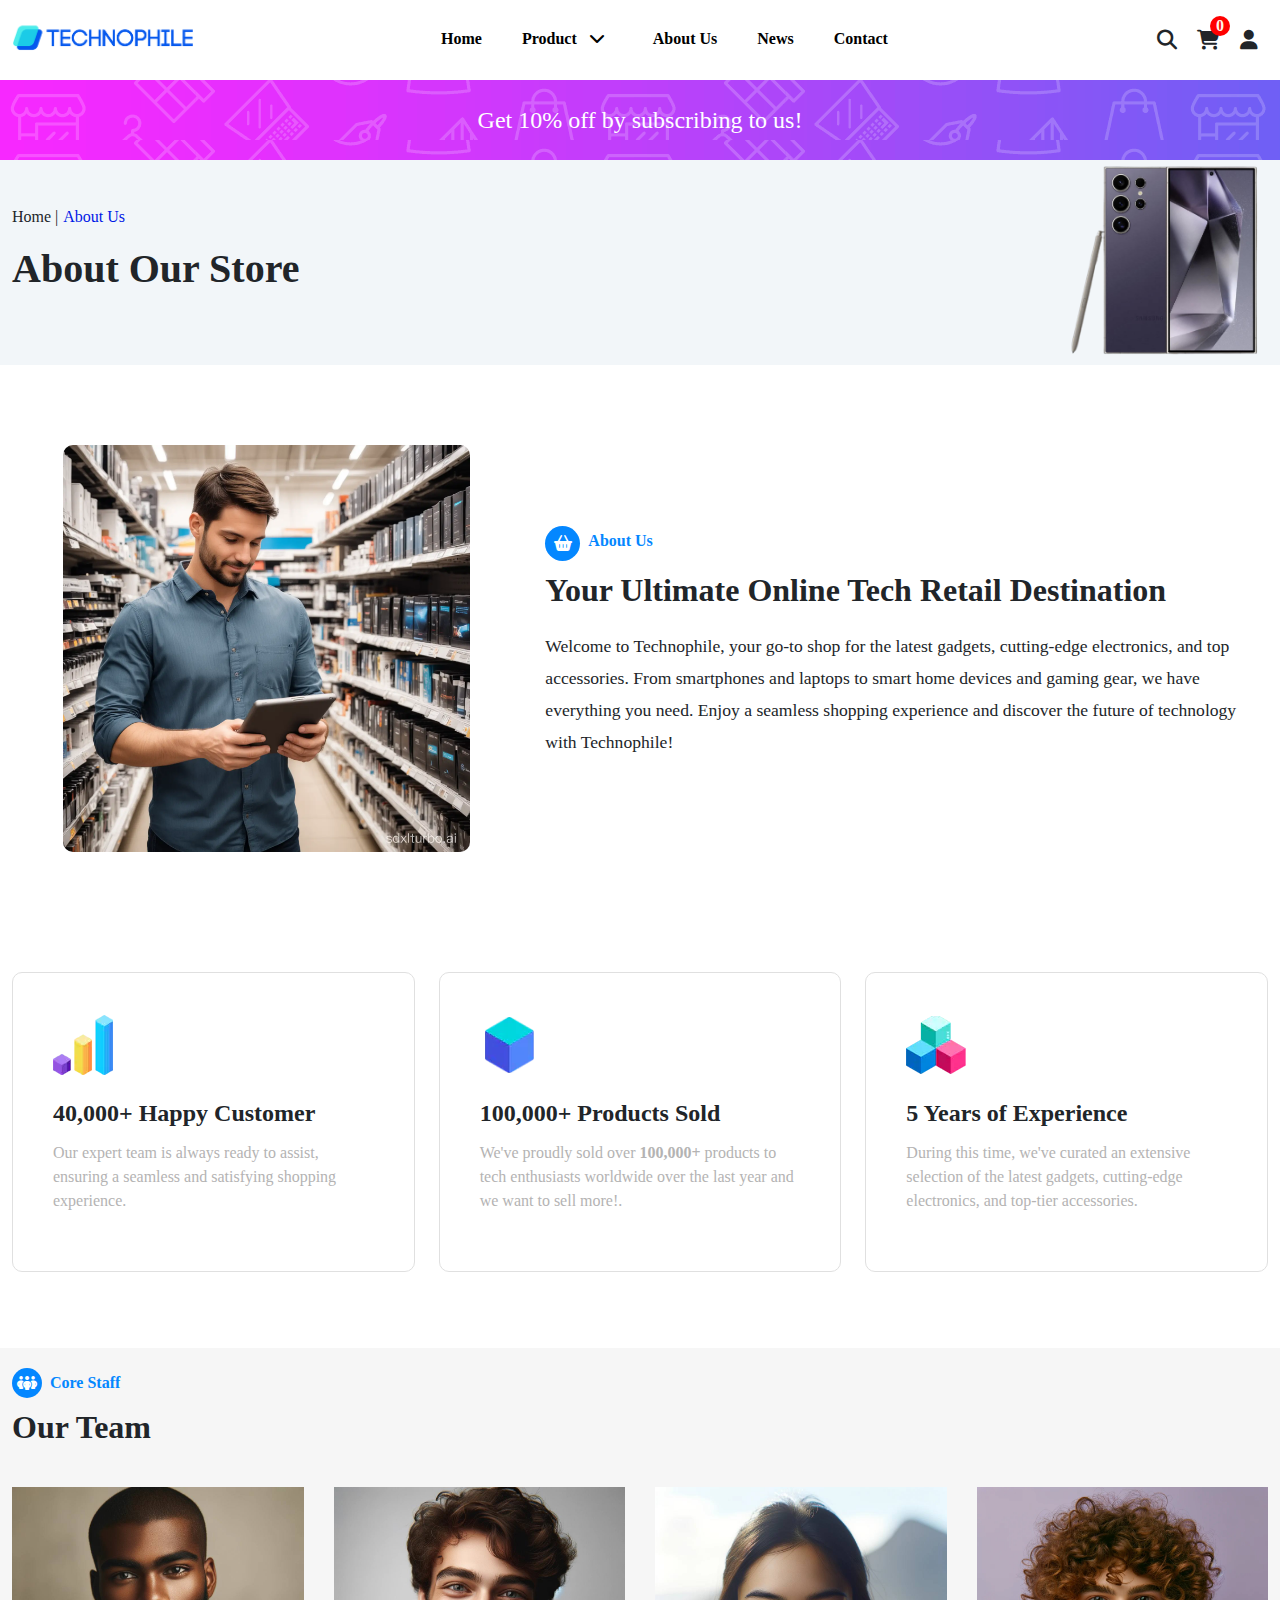
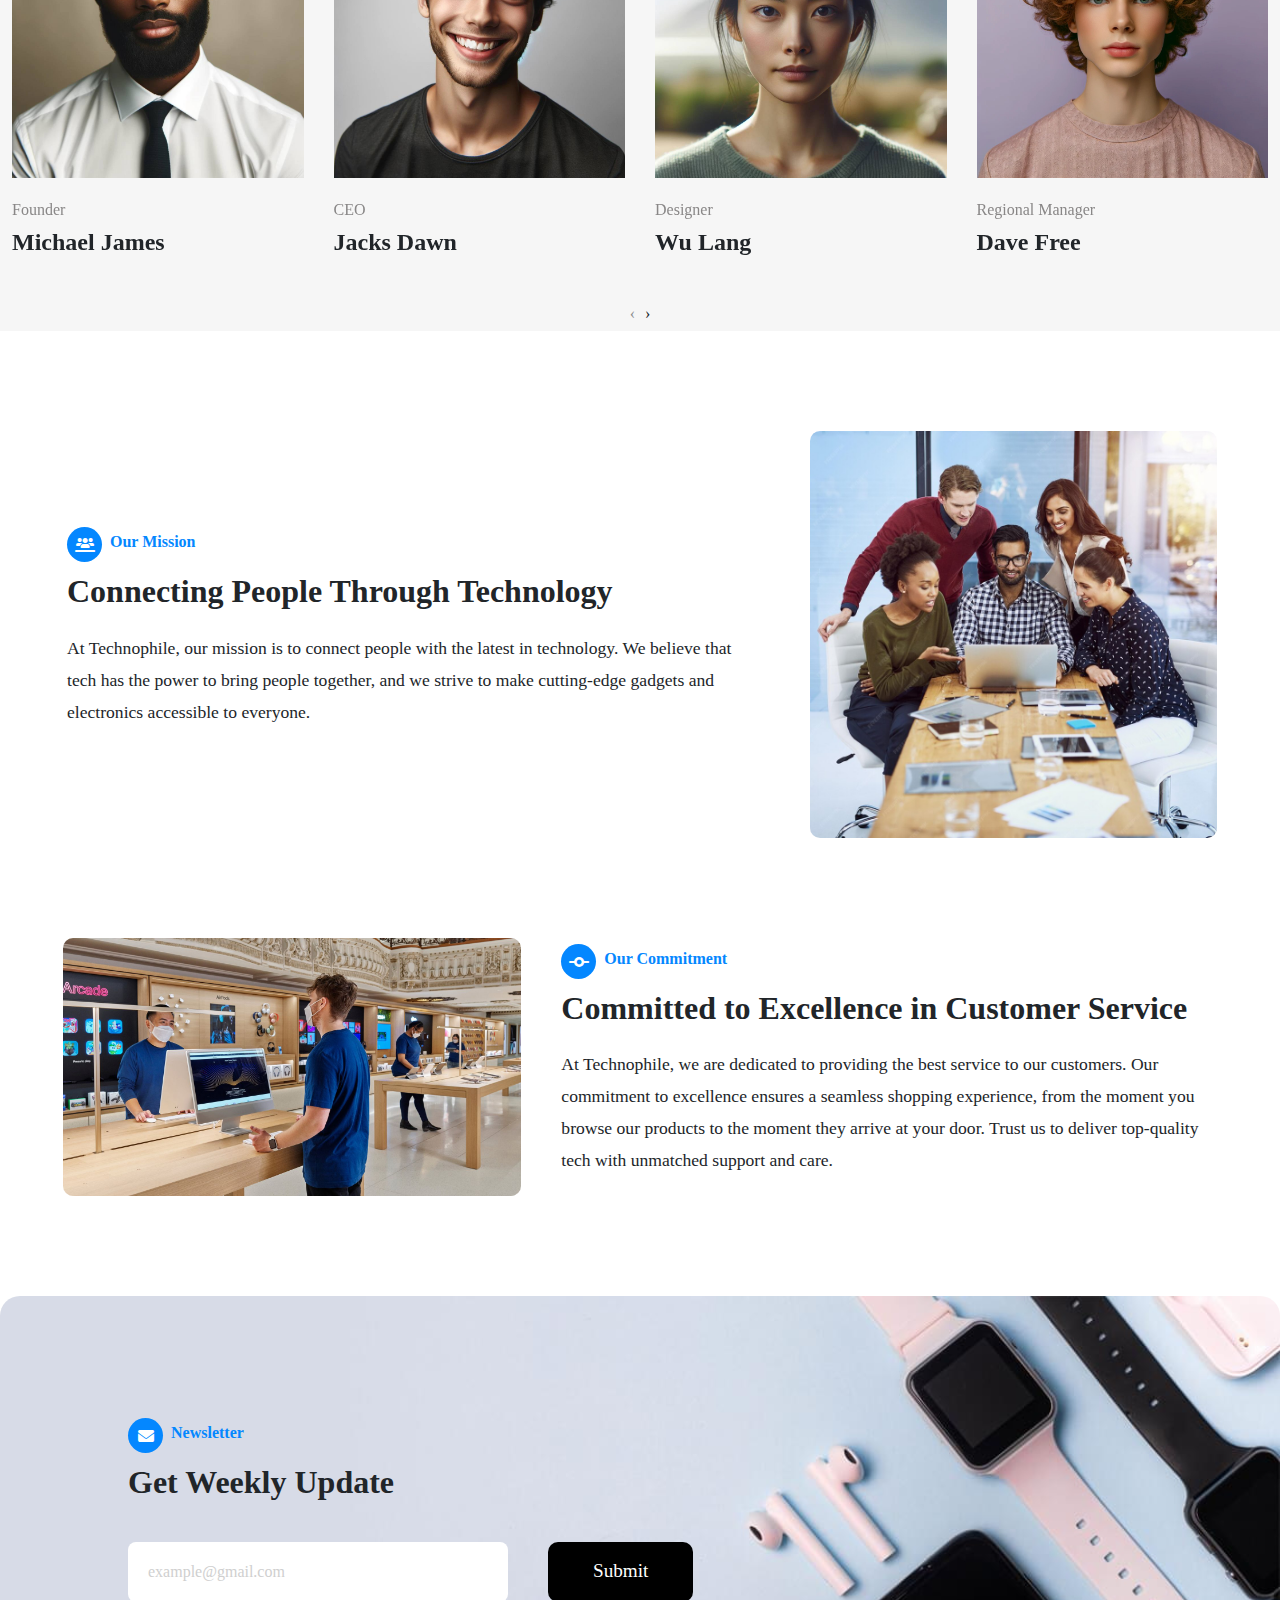
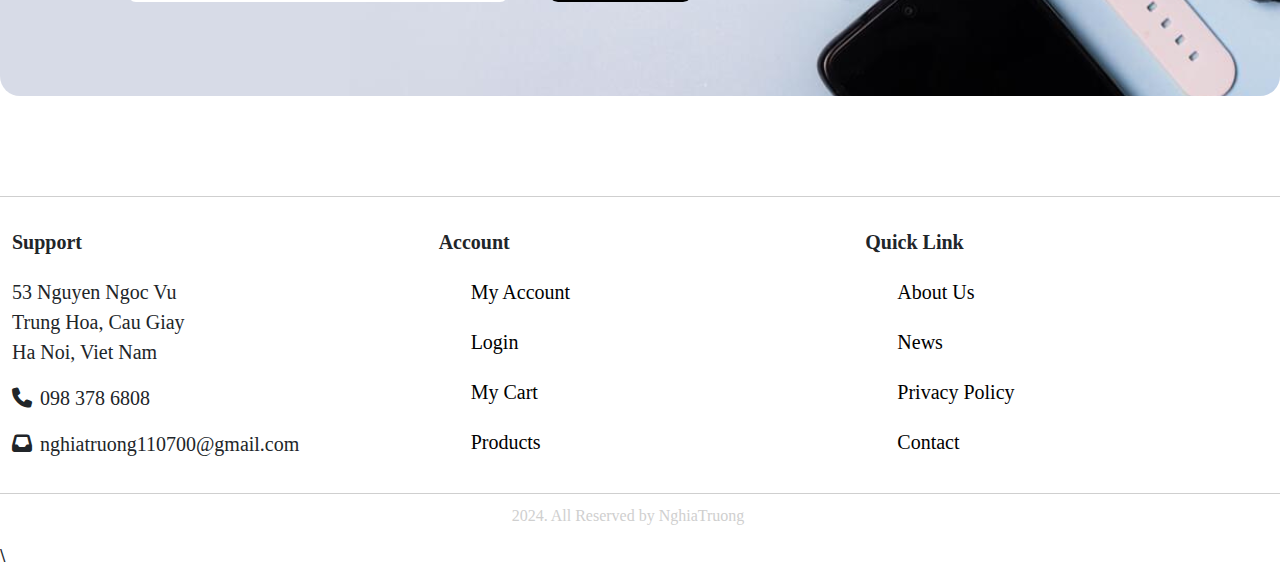
==== commit 3536a075: "Update 27.6 V1" ====
--- a/about-us.html
+++ b/about-us.html
@@ -38,7 +38,7 @@
                         </div>
 
                         <div class="logo">
-                            <a href="#"><img src="./assets/images/Technophile Logo/Transparent V2/Logo LM V2.png" alt="LogoImg"></a>
+                            <a href="./index.html"><img src="./assets/images/Technophile Logo/Transparent V2/Logo LM V2.png" alt="LogoImg"></a>
                         </div>
                             
                         <div class="main-section">
@@ -89,7 +89,7 @@
                                     <a href=""><span>News</span></a>
                                 </li>
                                 <li>
-                                    <a href=""><span>Contact</span></a>
+                                    <a href="./contact-us.html"><span>Contact</span></a>
                                 </li>
                             </ul>
                         </div>
@@ -477,22 +477,6 @@
 
 
 
-
-
-
-
-
-
-
-
-
-
-
-
-
-
-
-
     <!-- Import Bootstrap JS -->
     <script src="./lib/bootstrap/js/bootstrap.bundle.min.js"></script>
 
--- a/assets/css/about-us.css
+++ b/assets/css/about-us.css
@@ -481,12 +481,8 @@
   margin-top: 100px;
 }
 
-.footer .row {
-  width: 100%;
-}
 
 .footer .container {
-  padding: 0;
   border-top: 0.5px #cfcfcf solid;
   border-bottom: 0.5px #cfcfcf solid;
 }
@@ -626,7 +622,7 @@
       display: block;
       position: absolute;
       padding: 0 40px;
-      width: 100%;
+      width: 95%;
     }
   
     .search-mobile input {
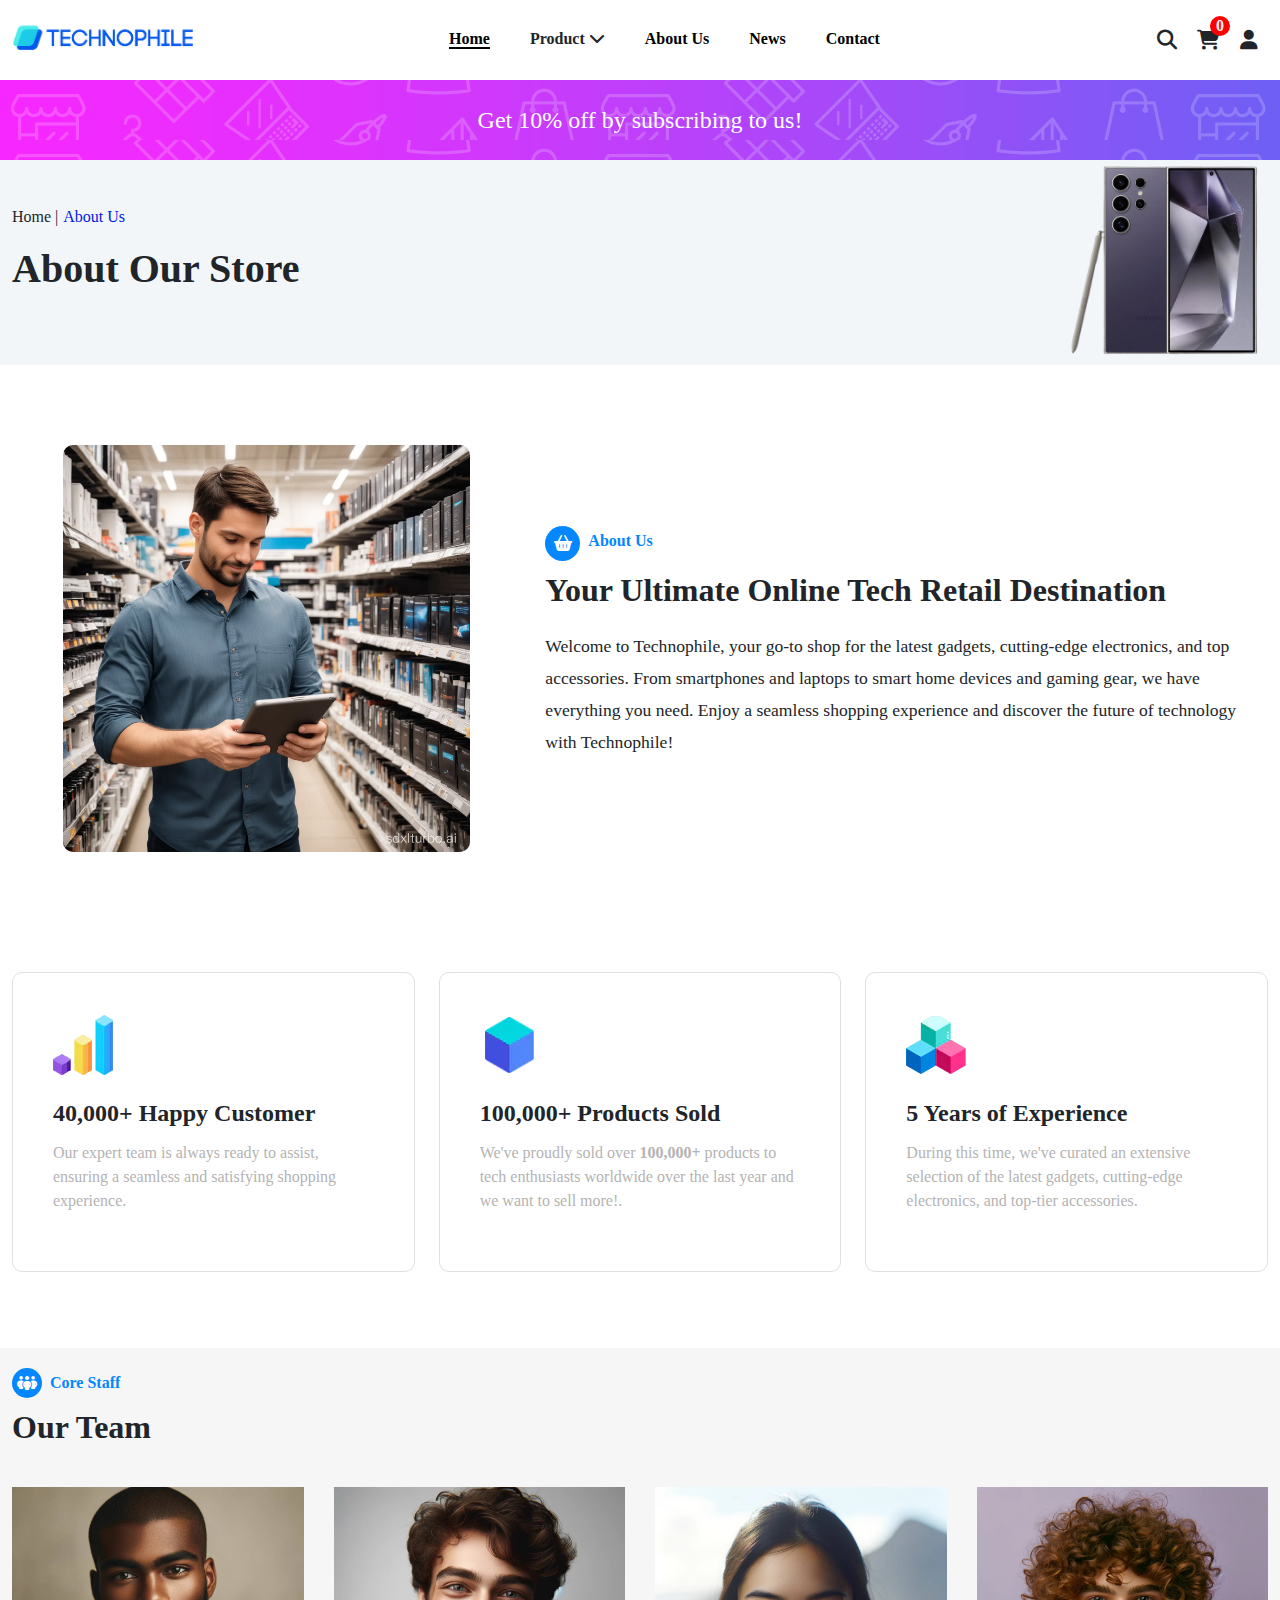
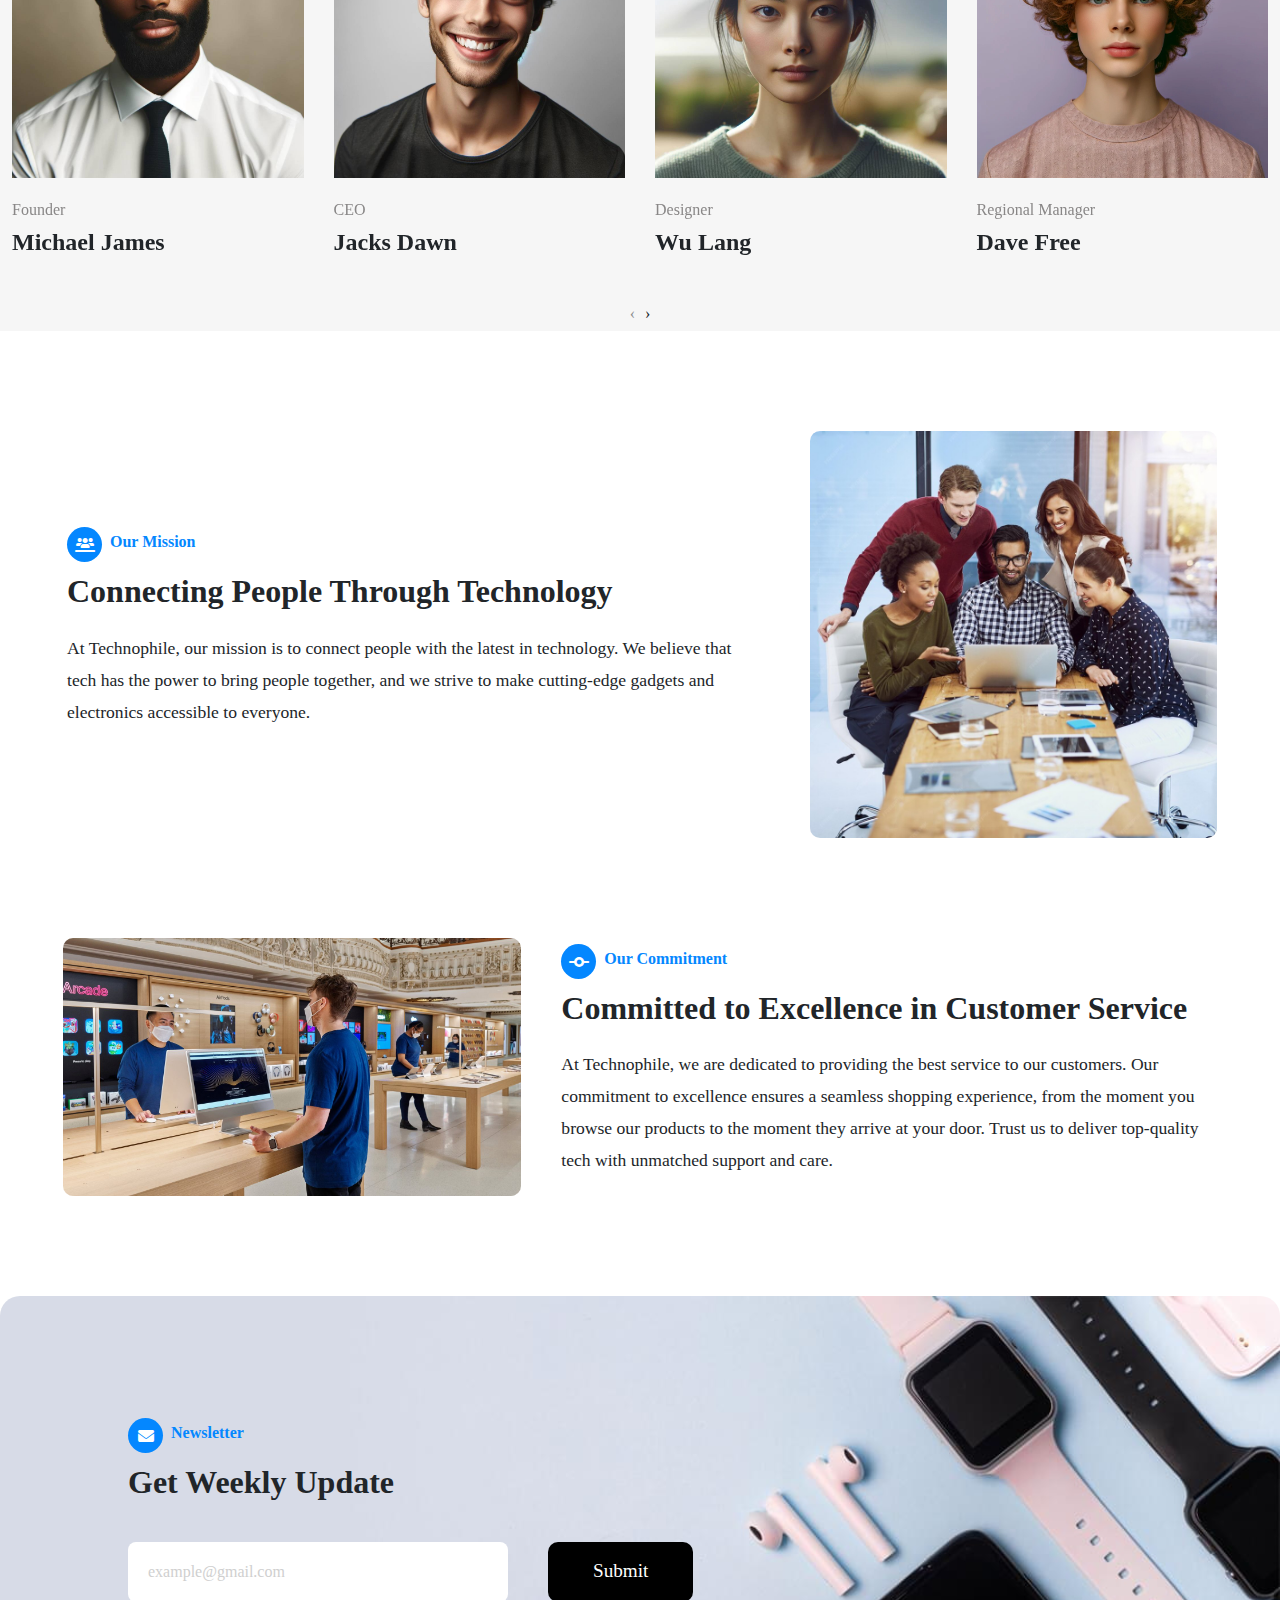
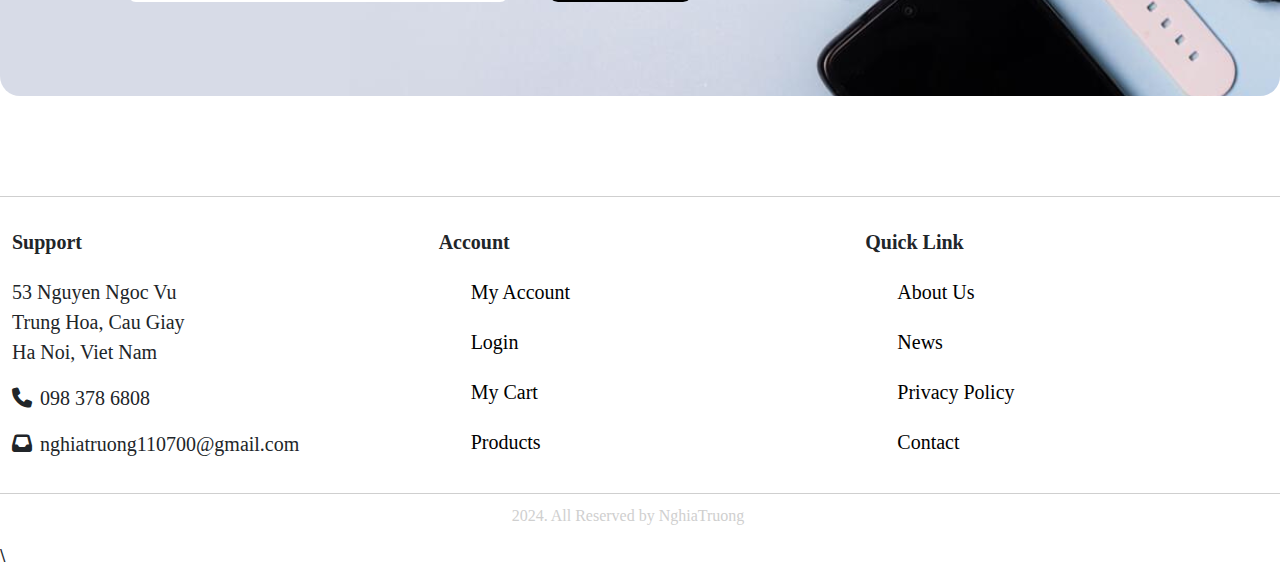
==== commit c824fde6: "Update 6/7" ====
--- a/about-us.html
+++ b/about-us.html
@@ -38,7 +38,7 @@
                         </div>
 
                         <div class="logo">
-                            <a href="./index.html"><img src="./assets/images/Technophile Logo/Transparent V2/Logo LM V2.png" alt="LogoImg"></a>
+                            <a href="./"><img src="./assets/images/Technophile Logo/Transparent V2/Logo LM V2.png" alt="LogoImg"></a>
                         </div>
                             
                         <div class="main-section">
@@ -50,14 +50,10 @@
 
                             <ul class="menu-list">
                                 <li>
-                                    <a href="/"><span>Home</span></a>  
+                                    <a href="/">Home</a>  
                                 </li>
-                                <li class="product-menu">
-                                    <a href="#">
-                                        <span>Product</span>
-                                        <span><i class="fa-solid fa-chevron-down"></i></span>
-                                    <a>
-                                    
+    
+                                <li class="product-menu"> Product <i class="fa-solid fa-chevron-down"></i>
                                     <div class="sub-menu sub-menu-1">
                                         <ul>
                                             <li class="sub-item">
@@ -81,17 +77,21 @@
                                         </ul>
                                     </div>
                                 </li>
-
+    
                                 <li>
-                                    <a href="./about-us.html"><span>About Us</span></a>
+                                    <a href="./about-us.html">About Us</a>
                                 </li>
+    
                                 <li>
-                                    <a href=""><span>News</span></a>
+                                    <a href="#">News</a>
                                 </li>
+    
                                 <li>
-                                    <a href="./contact-us.html"><span>Contact</span></a>
+                                    <a href="./contact-us.html">Contact</a>
                                 </li>
+    
                             </ul>
+
                         </div>
 
 
@@ -491,6 +491,9 @@
 
     <!-- Import about-us.js -->
     <script src="./assets/js/about-us.js"></script>
+
+    <!-- Import menu-active.js -->
+    <script src="./assets/js/menu-active.js"></script>
 </body>
 
 </html>--- a/assets/css/about-us.css
+++ b/assets/css/about-us.css
@@ -123,18 +123,27 @@
   font-size: 16px;
 }
 
-.menu-list li a span {
-  font-weight: 600;
+.menu-list .active a {
+  border-bottom: 2px solid #000;
+  transition: all .1s;
+}
+
+.menu-list li a:hover {
+  border-bottom: 2px solid #000;
+  transition: all .1s;
 }
 
 .menu-list li a {
   text-decoration: none;
   color: black;
-}
-
-.product-menu a span {
-  padding-right: 8px;
-}
+  border: none;
+  font-weight: 600;
+}
+
+.product-menu {
+  font-weight: 600;
+}
+
 
 .sub-menu {
   position: absolute;
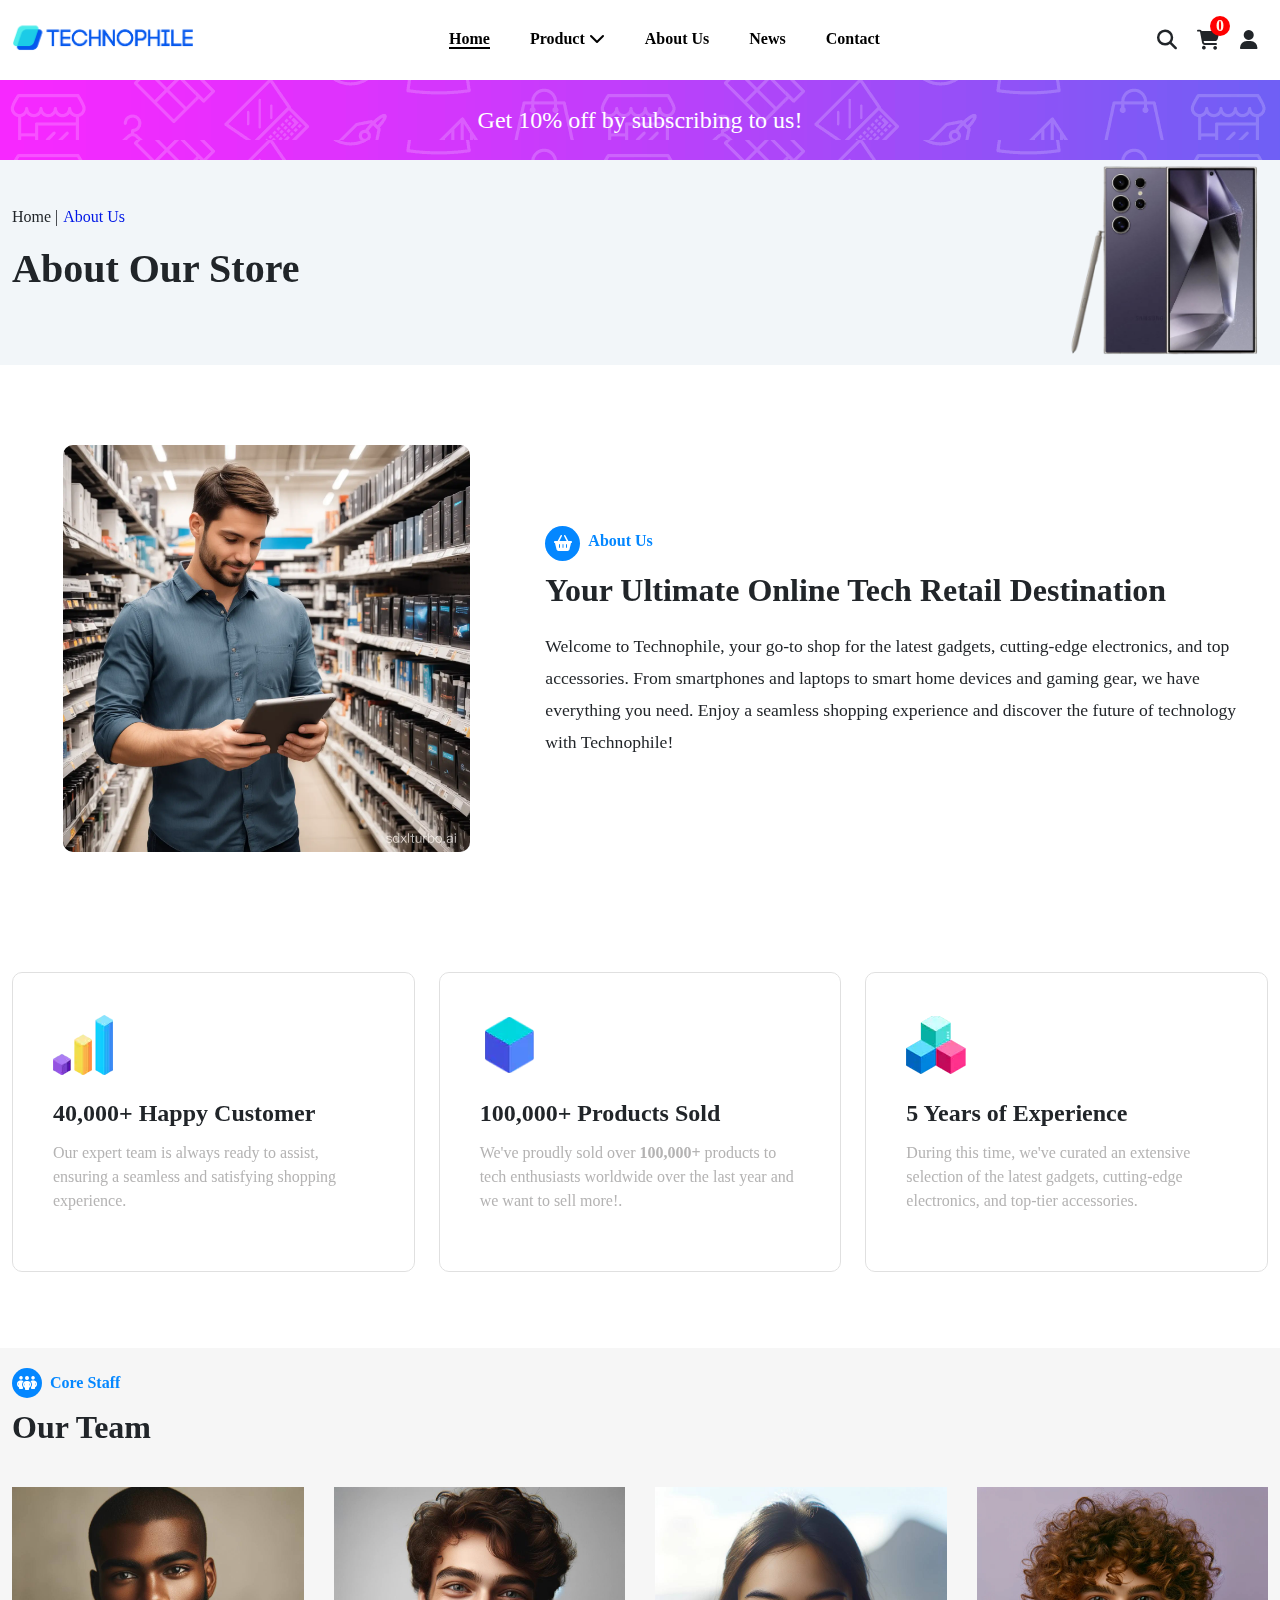
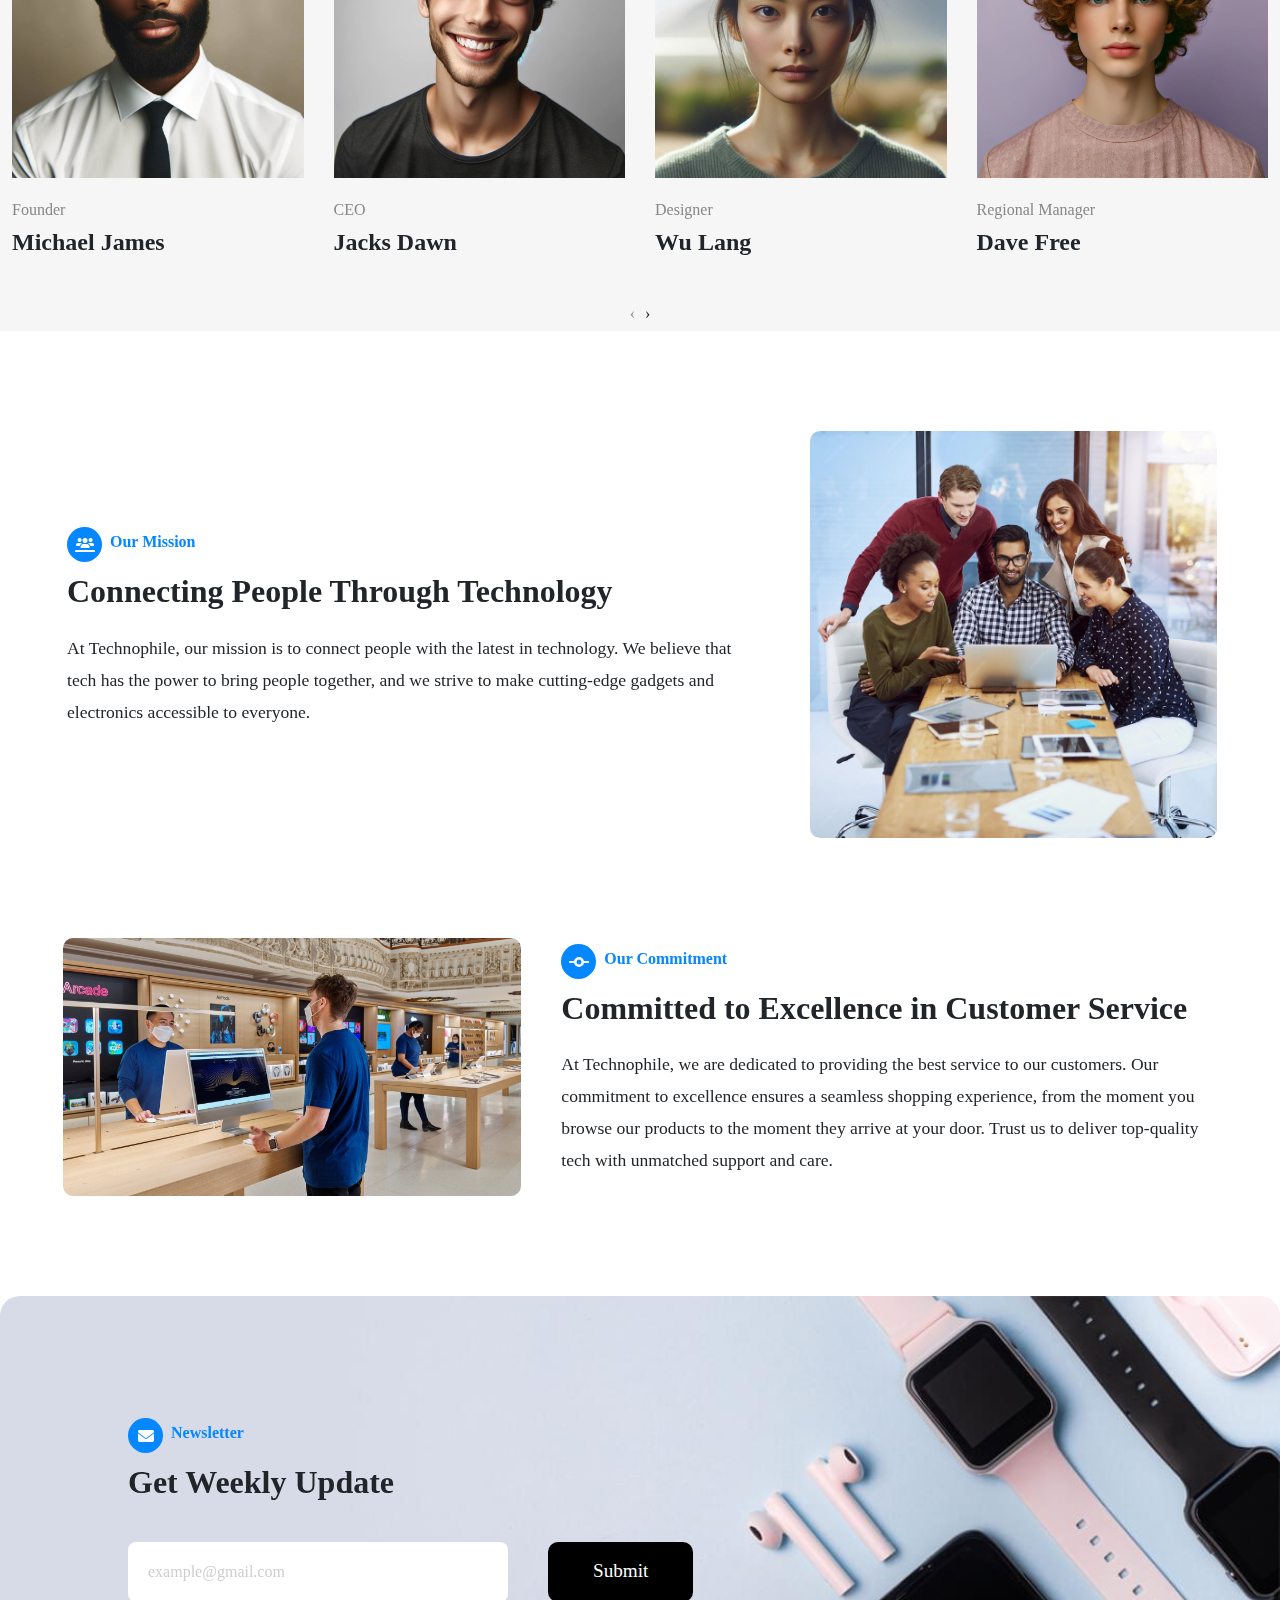
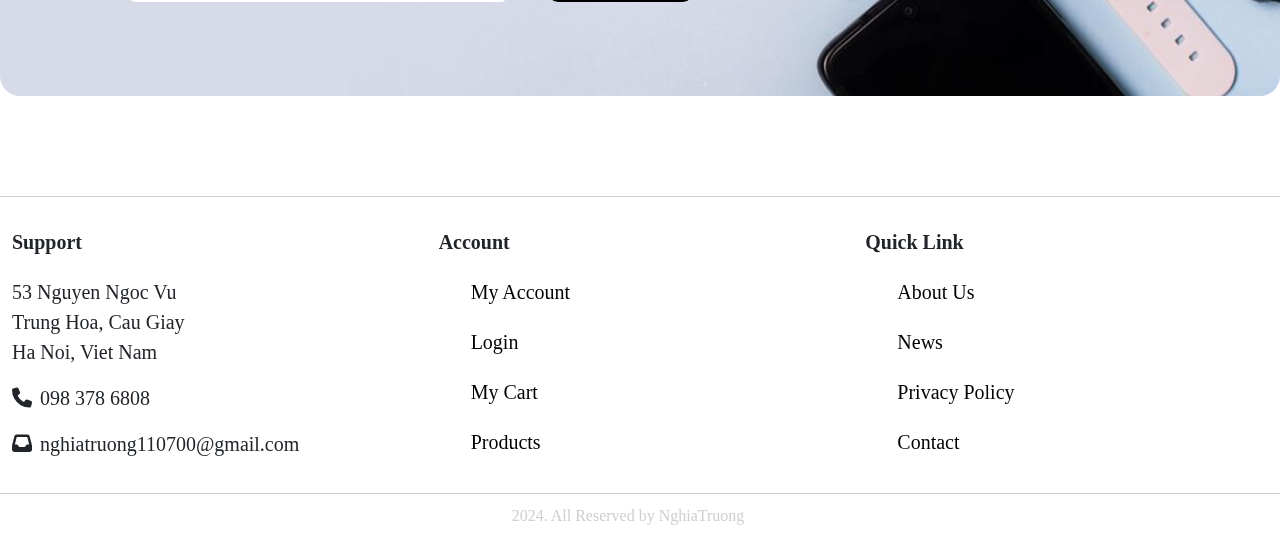
==== commit 1c5766a8: "Update 17.7" ====
--- a/about-us.html
+++ b/about-us.html
@@ -53,8 +53,11 @@
                                     <a href="/">Home</a>  
                                 </li>
     
-                                <li class="product-menu"> Product <i class="fa-solid fa-chevron-down"></i>
-                                    <div class="sub-menu sub-menu-1">
+                                <li class="product-menu">
+                                    <a href="#"> 
+                                        Product <i class="fa-solid fa-chevron-down"></i>
+                                    </a>
+                                    <div class="sub-menu sub-menu-1 sub-menu-mobile">
                                         <ul>
                                             <li class="sub-item">
                                                 <a href="./mobile-categories.html"><p>Mobile</p></a>
@@ -98,7 +101,7 @@
                         <div class="user-logo">
                             <div class="wrap-user-logo">                                
                                 <i class="fa-solid fa-magnifying-glass search-desktop"></i>
-                                <i class="fa-solid fa-cart-shopping">
+                                <i class="fa-solid fa-cart-shopping cart-ic">
                                      <span>0</span>
                                 </i>
                                 <i class="fa-solid fa-user user-desktop"></i>
@@ -472,7 +475,111 @@
                 </div>
             </div>
         </div>
-    </div>\
+    </div>
+
+    <!-- Search Popup -->
+   <div class="search-box">
+    <div class="container">
+        <div class="wrap-overflow">
+            <div class="search-close-ic">
+                <i class="fa-solid fa-xmark"></i>
+            </div>
+
+            <div class="row" id="search-input">
+                <div class="col-12 col-sm-12 col-md-12">
+                    <div class="form-floating mb-3">
+                        <input type="text" class="form-control" id="floatingInput" placeholder="name@example.com">
+                        <label for="floatingInput">Search here!</label>
+                    </div>
+                </div>
+            </div>
+
+            <div class="row" id="search-status">
+                <div class="col-12 col-sm-12 col-md-12">
+                    <div class="wrap-search-status">
+                        <p class="result-number">1 result found</p>
+                        <a href="./mobile-categories.html">View All</a>
+                    </div>
+                </div>
+            </div>
+
+            <div class="row search-product-js" id="search-product">
+                <div class="col-12 col-sm-12 col-md-12">
+                    <div class="wrap-search-product">
+                        <a href="./product-detail.html">
+                            <div class="search-product-info">
+                            
+                                <div class="search-image">
+                                    <img src="./assets/images/Product Imagess/Iphone 15 BlueBlack.webp" alt="">
+                                </div>
+
+                                <div class="search-text">
+                                    <p class="search-name">Iphone 15</p>
+                                    <p class="search-price">1200$</p>
+                                </div>
+
+                            </div>
+                        </a>
+
+                    <div class="add-to-cart-button">
+                        <button type="button">Add To Cart</button>
+                    </div>    
+                </div>
+                </div>
+
+            </div>
+
+        </div>
+    </div>
+</div>
+
+
+    <!-- Shopping cart -->
+    <div class="shopping-cart shopping-cart-js">
+        <div class="container">
+            <div class="row">
+                <div class="col-12 col-sm-12 col-md-12">
+                    <div class="cart-review">
+                        <h2>Cart Review</h2>
+                        <i class="fa-solid fa-xmark" id="cart-close-ic"></i>
+                    </div>
+                </div>
+            </div>
+
+            <div class="row" id="wrap-product-section">
+                <div class="col-12 col-sm-12 col-md-12">
+                    <div class="product-cart">
+                        <div class="product-cart-image">
+                            <img src="./assets/images/Product Imagess/Iphone 15 BlueBlack.webp" alt="image">
+                            <i class="fa-solid fa-xmark"></i>
+                        </div>
+
+                        <div class="product-cart-text">
+                            <p class="product-name">Iphone 15</p>
+                            <p class="product-price">1200$</p>
+                        </div>
+
+                    </div>
+                </div>
+            </div>
+
+            <div class="row" id="wrap-cart-checkout">
+                <div class="col-12 col-sm-12 col-md-12">
+                    <div class="cart-subtotal">
+                        <h2>Subtotal</h2>
+                        <span>0$</span>
+                    </div>
+                </div>
+
+                <div class="col-12 col-sm-12 col-md-12">
+                    <div class="cart-button">
+                        <button type="submit">Cart View</button>
+                        <button type="submit">Checkout</button>
+                    </div>
+                </div>
+            </div>
+        </div>
+    </div>
 
 
 
@@ -480,6 +587,9 @@
     <!-- Import Bootstrap JS -->
     <script src="./lib/bootstrap/js/bootstrap.bundle.min.js"></script>
 
+    <!-- Import axios -->
+    <script src="./lib/axios.min.js"></script>
+
     <!-- Import Jquery -->
     <script src="./lib/jquery-3.7.1.min.js"></script>
 
@@ -494,6 +604,12 @@
 
     <!-- Import menu-active.js -->
     <script src="./assets/js/menu-active.js"></script>
+
+    <!-- Import search-filter.js -->
+    <script src="./assets/js/search-filter.js"></script>
+
+    <!-- Import shopping-cart.js -->
+    <script src="./assets/js/shopping-cart.js"></script>
 </body>
 
 </html>--- a/assets/css/about-us.css
+++ b/assets/css/about-us.css
@@ -70,12 +70,35 @@
   line-height: 2rem;
 }
 
+/* Overlay of search popup */
+body.darken::before {
+  content: "";
+  position: fixed;
+  top: 0;
+  left: 0;
+  width: 100%;
+  height: 100%;
+  background-color: rgba(0, 0, 0, 0.5); /* Dark background with 50% opacity */
+  z-index: 98;
+}
+
+/* Overlay of shopping-cart */
+body.darken-2::before {
+  content: "";
+  position: fixed;
+  top: 0;
+  left: 0;
+  width: 60%;
+  height: 100%;
+  background-color: rgba(0, 0, 0, 0.5); /* Dark background with 50% opacity */
+  z-index: 98;
+}
+
 /* Main Menu */
 
 .main-menu {
   width: 100%;
   /* background-color: #fff7ea; */
-  z-index: 2;
   position: sticky;
   top: 0;
 }
@@ -86,7 +109,6 @@
   border-radius: 10px;
 }
 
-
 .wrap-menu {
   display: flex;
   align-items: center;
@@ -110,7 +132,6 @@
   padding: 0;
   padding-right: 30px;
   margin-top: 13px;
-  /* background-color: red; */
 }
 
 .menu-list {
@@ -119,18 +140,18 @@
 
 .menu-list li {
   list-style: none;
-  padding: 20px;
+  padding: 30px 20px;
   font-size: 16px;
 }
 
 .menu-list .active a {
   border-bottom: 2px solid #000;
-  transition: all .1s;
+  transition: all 0.1s;
 }
 
 .menu-list li a:hover {
   border-bottom: 2px solid #000;
-  transition: all .1s;
+  transition: all 0.1s;
 }
 
 .menu-list li a {
@@ -144,10 +165,9 @@
   font-weight: 600;
 }
 
-
 .sub-menu {
   position: absolute;
-  z-index: 5;
+  z-index: 0;
   background-color: #fff;
   top: 65px;
   width: 150px;
@@ -168,6 +188,7 @@
 
 .product-menu:hover .sub-menu-1 {
   opacity: 1;
+  z-index: 2;
   transform: translateY(0);
   transition: all 0.3s ease;
 }
@@ -426,7 +447,6 @@
   padding: 0;
   overflow: hidden;
 }
-
 
 .newsletter-bg {
   width: 100%;
@@ -490,7 +510,6 @@
   margin-top: 100px;
 }
 
-
 .footer .container {
   border-top: 0.5px #cfcfcf solid;
   border-bottom: 0.5px #cfcfcf solid;
@@ -537,6 +556,286 @@
   color: #cfcfcf;
 }
 
+/* Search Box */ 
+.search-box {
+  position: fixed;
+  z-index: -99;
+  width: 80%;
+  height: 600px;
+  background-color: rgb(255, 255, 255);
+  top: 50%;
+  left: 50%;
+  transform: translate(-50%, -50%);
+  border-radius: 20px;
+  opacity: 0;
+  transition: all 0.2s;
+  overflow: auto;
+}
+
+#search-input {
+  margin-top: 50px;
+}
+
+#search-input .form-floating {
+  display: flex;
+  justify-content: center;
+}
+
+#search-input .form-floating input {
+  width: 90%;
+  padding-left: 16px;
+}
+
+.form-floating label {
+  margin-left: 5%;
+}
+
+#search-status {
+  height: 70px;
+  padding: 5px;
+}
+
+.wrap-search-status {
+  height: 100%;
+  display: flex;
+  justify-content: space-between;
+  align-items: center;
+  border-bottom: 1px solid #cfcfcf;
+}
+
+.wrap-search-status p {
+  margin-bottom: 0;
+}
+
+.wrap-search-status a {
+  text-decoration: none;
+  color: #cfcfcf;
+}
+
+.wrap-search-product {
+  margin-top: 8px;
+  height: 170px;
+  padding: 12px;
+  border: 1px solid #cfcfcf;
+  border-radius: 20px;
+  display: flex;
+  align-items: center;
+  justify-content: space-between;
+}
+
+.wrap-search-product a {
+  text-decoration: none;
+  color: #000;
+}
+
+.search-product-info {
+  display: flex;
+  justify-content: flex-start;
+  align-items: center;
+}
+
+.search-image {
+  width: 130px;
+  margin-right: 32px;
+  border-radius: 10px;
+}
+
+.search-image img {
+  width: 120px;
+  object-fit: cover;
+}
+
+.search-text {
+  display: flex;
+  flex-direction: column;
+  gap: 24px;
+  font-weight: 600;
+}
+
+.search-text p {
+  margin-bottom: 0;
+}
+
+.add-to-cart-button button {
+  width: 130px;
+  padding: 10px 20px;
+  background-color: #0487ff;
+  color: #fff;
+  font-weight: 600;
+  border: none;
+  border-radius: 10px;
+}
+
+.search-close-ic {
+  position: absolute;
+  z-index: 99;
+  top: 1%;
+  right: 2%;
+  opacity: 0;
+}
+
+.search-close-ic i {
+  font-size: 1.5rem;
+  width: 40px;
+  height: 40px;
+  display: flex;
+  justify-content: center;
+  align-items: center;
+  border-radius: 50%;
+  background-color: #f2f6f9;
+  transition: all 0.2s;
+}
+
+.search-close-ic i:hover {
+  background-color: #0487ff;
+  color: #fff;
+}
+
+/* Shopping Cart */
+.shopping-cart {
+  position: fixed;
+  width: 40%;
+  height: 100%;
+  background-color: #fff;
+  z-index: 1;
+  top: 0;
+  right: 0;
+  transition: all 0.2s;
+  overflow: auto;
+  transform: translateX(100%);
+  display: block;
+}
+
+.shopping-cart .cart-review {
+  width: 100%;
+  height: 100px;
+  margin-top: 70px;
+  padding: 10px;
+  display: flex;
+  align-items: center;
+  justify-content: space-between;
+  border-bottom: 1px solid #cfcfcf;
+}
+
+.cart-review h2 {
+  font-size: 2rem;
+  font-weight: 600;
+}
+.cart-review i {
+  font-size: 1.2rem;
+  width: 30px;
+  height: 30px;
+  background-color: #f2f6f9;
+  display: flex;
+  justify-content: center;
+  align-items: center;
+  border-radius: 50%;
+  transition: all 0.2s;
+}
+
+.cart-review i:hover {
+  background-color: #0487ff;
+  color: #fff;
+}
+
+#wrap-product-section {
+  margin-top: 20px;
+}
+
+.product-cart {
+  height: 150px;
+  /* background-color: #0487ff; */
+  margin-bottom: 20px;
+  display: flex;
+  align-items: center;
+}
+
+.product-cart .product-name,
+.product-cart .product-price {
+  font-weight: 600;
+}
+
+.product-cart-image {
+  width: 120px;
+  position: relative;
+}
+
+.product-cart-image img {
+  width: 120px;
+  object-fit: cover;
+}
+
+.product-cart-image i {
+  position: absolute;
+  top: 0;
+  right: 20%;
+  width: 30px;
+  height: 30px;
+  background-color: #f2f6f9;
+  display: flex;
+  justify-content: center;
+  align-items: center;
+  border-radius: 50%;
+  transition: all 0.2s;
+}
+
+.product-cart-image i:hover {
+  background-color: #0487ff;
+  color: #fff;
+}
+
+#wrap-cart-checkout {
+  margin-top: 200px;
+  height: 100px;
+}
+
+.cart-subtotal {
+  border-top: 1px solid #cfcfcf;
+  padding: 20px 0;
+  display: flex;
+  justify-content: space-between;
+  align-items: center;
+}
+
+.cart-subtotal h2 {
+  margin-bottom: 0;
+}
+
+.cart-subtotal h2,
+.cart-subtotal span {
+  font-size: 2rem;
+  font-weight: 600;
+}
+.cart-button {
+  display: flex;
+  justify-content: center;
+  margin-top: 1rem;
+}
+.cart-button button {
+  width: 45%;
+  padding: 10px 0;
+  border: none;
+  border-radius: 5px;
+  margin-right: 16px;
+  transform: scale(1);
+  transition: all 0.2s;
+}
+
+.cart-button button:first-child {
+  background-color: #0487ff;
+  color: #fff;
+  font-weight: 600;
+}
+
+.cart-button button:last-child {
+  background-color: #fe6d7d;
+  color: #fff;
+  font-weight: 600;
+}
+
+.cart-button button:hover {
+  transform: scale(1.05);
+}
 /* Mobile Menu */
 .menu-mobile {
   display: none;
@@ -550,39 +849,41 @@
   display: none;
 }
 
+
 /* Responsive */
 /* Desktop */
 @media screen and (max-width: 1279px) {
-    /* Newsletter Section */
-    .newsletter-text {
-      width: 60%;
-      text-align: left;
-      top: 40%;
-      left: 10%;
-      transform: translate(0, -40%);
-    }
-  
-    .newsletter-input {
-      flex-direction: row;
-      justify-content: flex-start;
-    }
-  
-    .newsletter-input input {
-      margin-bottom: 0;
-    }
-    .newsletter-input button {
-      margin-left: 1.25rem;
-    }
-  }
-  
-  /* Tablet */
-  @media screen and (max-width: 922px) {
-  }
-  
+  /* Newsletter Section */
+  .newsletter-text {
+    width: 60%;
+    text-align: left;
+    top: 40%;
+    left: 10%;
+    transform: translate(0, -40%);
+  }
+
+  .newsletter-input {
+    flex-direction: row;
+    justify-content: flex-start;
+  }
+
+  .newsletter-input input {
+    margin-bottom: 0;
+  }
+  .newsletter-input button {
+    margin-left: 1.25rem;
+  }
+}
+
+/* Tablet */
+@media screen and (max-width: 922px) {
+}
+
+@media screen and (max-width: 898px) {
   @media screen and (max-width: 898px) {
     /* Menu Mobile */
     .main-menu {
-      height: 120px;
+      height: 80px;
     }
     .main-menu .container {
       height: 100%;
@@ -599,12 +900,12 @@
       align-items: center;
     }
     .wrap-user-logo .search-desktop {
-      display: none;
+      display: block;
     }
     .wrap-user-logo .user-desktop {
       display: none;
     }
-  
+
     .wrap-menu .menu-mobile .logo-menu-mobile {
       width: 30px;
       height: 30px;
@@ -612,7 +913,7 @@
       justify-content: center;
       align-items: center;
     }
-  
+
     .wrap-menu .menu-mobile .logo-menu-mobile i:hover {
       background-color: #f2953f;
       color: #fff;
@@ -627,18 +928,11 @@
     .main-menu .logo {
       padding-left: 40px;
     }
+
     .search-mobile {
-      display: block;
-      position: absolute;
-      padding: 0 40px;
-      width: 95%;
-    }
-  
-    .search-mobile input {
-      width: 100%;
-      padding-left: 10px;
-    }
-  
+      display: none;
+    }
+
     .main-section {
       position: fixed;
       top: 0;
@@ -651,34 +945,32 @@
       transition: all 0.3s;
       /* display: none; */
     }
-  
+
     .main-section .menu-list {
       flex-direction: column;
       height: auto;
       display: block;
       padding-top: 0px;
     }
-  
+
     .menu-list li {
       padding-bottom: 10px;
-    }
-  
+      width: 50%;
+      padding: 20px 10px;
+    }
+
     .main-section .top-menu-mobile {
       width: 100%;
       display: flex;
       justify-content: space-between;
       padding: 20px 15px;
     }
-  
+
     .top-menu-mobile img {
       width: 70%;
       object-fit: cover;
     }
-  
-    .top-menu-mobile span {
-      padding-top: 0.7rem;
-    }
-  
+
     .top-menu-mobile span i {
       /* padding: 0.3rem 0.5rem; */
       background-color: #f2f6f9;
@@ -690,146 +982,216 @@
       align-items: center;
       justify-content: center;
     }
-  }
-  
-  @media screen and (max-width: 767px) {
-    /* Newsletter Section */
-    .newsletter-text {
-      width: 80%;
-      text-align: left;
-      top: 40%;
-      left: 50%;
-      transform: translate(-50%, -40%);
-    }
-  
-    .sub-newsletter-title h2 {
-      font-size: 1.5rem;
-    }
-  
-    .newsletter-input input {
-      width: 100%;
-      max-width: 100%;
-      height: 3rem; /* 48px */
-      padding-left: 1rem; /* 16px */
-      margin-bottom: 1rem;
-    }
-  
-    .newsletter-input button {
-      padding: 0.5rem 2.5rem;
-      height: 3.1rem;
-    }
-
-    /* Info Section */
-    
-    .mission-section {
-      margin-top: 40px;
-    }
-    
-    .mission-section .info-text {
-      margin-bottom: 50px;
-    }
-
-    .mission-section .wrap-info-text {
-      padding-left: 0;
-    }
-
-    .commitment-section .wrap-info-text {
-      padding-left: 0;
-    }
-
-    .commitment-section .info-image {
-      justify-content: center !important;
-    }
-    #wrap-info-section .info-text {
-      margin-top: 20px;
-    }
-  }
-
-  /* Achievement Section */
-  .wrap-achievement {
+
+    .sub-menu-1 {
+      display: none;
+    }
+
+    .sub-menu {
+      position: absolute;
+      z-index: -2;
+      top: 110px;
+      width: 150px;
+      opacity: 0;
+      transform: translateY(15%);
+      filter: none;
+    }
+
+    .product-menu:hover .sub-menu-mobile {
+      opacity: 1;
+      z-index: 1;
+      display: block;
+    }
+  }
+}
+
+@media screen and (max-width: 767px) {
+  /* Newsletter Section */
+  .newsletter-text {
+    width: 80%;
+    text-align: left;
+    top: 40%;
+    left: 50%;
+    transform: translate(-50%, -40%);
+  }
+
+  .sub-newsletter-title h2 {
+    font-size: 1.5rem;
+  }
+
+  .newsletter-input input {
+    width: 100%;
+    max-width: 100%;
+    height: 3rem; /* 48px */
+    padding-left: 1rem; /* 16px */
     margin-bottom: 1rem;
   }
 
-  /* Core Staff */
-  .core-staff-section {
-    margin-top: 60px;
-  }
-  
-  /* Mobile */
-  @media screen and (max-width: 610px) {
-    /* Newsletter Section */
-    .newsletter-text {
-      width: 80%;
-      top: 45%;
-      left: 50%;
-      transform: translate(-50%, -40%);
-    }
-  
-    .sub-newsletter-title p {
-      font-size: 0.7rem;
-    }
-  
-    .sub-newsletter-title i {
-      width: 20px;
-      height: 20px;
-    }
-  
-    .sub-newsletter-title h2 {
-      font-size: 1rem;
-      margin-bottom: 1.5rem; /* 24px */
-    }
-  
-    .newsletter-input input {
-      width: 50%;
-      max-width: 100%;
-      height: 2rem; /* 48px */
-      padding-left: 1rem; /* 16px */
-      margin-bottom: 1rem;
-    }
-  
-    .newsletter-input button {
-      padding: 0 2rem;
-      font-size: 0.7rem;
-      height: 2rem;
-    }
-  
-    .newsletter-input input::placeholder {
-      color: #cfcfcf;
-      font-size: 0.8rem;
-    }
-  }
-  
-  @media screen and (max-width: 480px) {
-    .top-menu-mobile img {
-      width: 80%;
-      object-fit: cover;
-    }
-  
-    .main-section {
-      position: fixed;
-      top: 0;
-      left: 0;
-      width: 50%;
-      height: 100%;
-      background-color: #fff;
-      z-index: 99;
-      transform: translateX(-100%);
-      transition: all 0.3s;
-    }
-  
-    .top-menu-mobile span {
-      padding-top: 0.3rem;
-    }
-    .top-menu-mobile span i {
-      /* padding: 0.3rem 0.5rem; */
-      background-color: #f2f6f9;
-      border-radius: 50%;
-      font-size: 80%;
-      width: 20px;
-      height: 20px;
-      display: flex;
-      align-items: center;
-      justify-content: center;
-    }
-  }
-  +  .newsletter-input button {
+    padding: 0.5rem 2.5rem;
+    height: 3.1rem;
+  }
+
+  /* Info Section */
+
+  .mission-section {
+    margin-top: 40px;
+  }
+
+  .mission-section .info-text {
+    margin-bottom: 50px;
+  }
+
+  .mission-section .wrap-info-text {
+    padding-left: 0;
+  }
+
+  .commitment-section .wrap-info-text {
+    padding-left: 0;
+  }
+
+  .commitment-section .info-image {
+    justify-content: center !important;
+  }
+  #wrap-info-section .info-text {
+    margin-top: 20px;
+  }
+}
+
+/* Achievement Section */
+.wrap-achievement {
+  margin-bottom: 1rem;
+}
+
+/* Core Staff */
+.core-staff-section {
+  margin-top: 60px;
+}
+
+/* Mobile */
+@media screen and (max-width: 610px) {
+  /* Newsletter Section */
+  .newsletter-text {
+    width: 80%;
+    top: 45%;
+    left: 50%;
+    transform: translate(-50%, -40%);
+  }
+
+  .sub-newsletter-title p {
+    font-size: 0.7rem;
+  }
+
+  .sub-newsletter-title i {
+    width: 20px;
+    height: 20px;
+  }
+
+  .sub-newsletter-title h2 {
+    font-size: 1rem;
+    margin-bottom: 1.5rem; /* 24px */
+  }
+
+  .newsletter-input input {
+    width: 50%;
+    max-width: 100%;
+    height: 2rem; /* 48px */
+    padding-left: 1rem; /* 16px */
+    margin-bottom: 1rem;
+  }
+
+  .newsletter-input button {
+    padding: 0 2rem;
+    font-size: 0.7rem;
+    height: 2rem;
+  }
+
+  .newsletter-input input::placeholder {
+    color: #cfcfcf;
+    font-size: 0.8rem;
+  }
+
+/* Search Box */
+.wrap-search-product {
+  margin-top: 8px;
+  height: auto;
+  padding: 12px;
+  border: 1px solid #cfcfcf;
+  border-radius: 20px;
+  display: block;
+}
+
+.add-to-cart-button {
+  display: flex;
+  justify-content: center;
+  align-items: center;
+}
+
+.add-to-cart-button button {
+  width: 90%;
+}
+
+.search-product-info {
+  display: flex;
+}
+
+/* Shopping Cart */
+.shopping-cart {
+  width: 60%;
+}
+
+.cart-button {
+  flex-direction: column;
+  align-content: center;
+}
+
+.cart-button button {
+  width: 100%;
+  margin-bottom: 10px;
+}
+
+.cart-subtotal h2,
+.cart-subtotal span {
+  font-size: 1.5rem;
+}
+
+/* Overlay of shopping-cart */
+body.darken-2::before {
+  width: 40%;
+}
+
+}
+
+@media screen and (max-width: 480px) {
+  .top-menu-mobile img {
+    width: 80%;
+    object-fit: cover;
+  }
+
+  .main-section {
+    position: fixed;
+    top: 0;
+    left: 0;
+    width: 50%;
+    height: 100%;
+    background-color: #fff;
+    z-index: 99;
+    transform: translateX(-100%);
+    transition: all 0.3s;
+  }
+
+  .top-menu-mobile span {
+    padding-top: 0.3rem;
+  }
+  .top-menu-mobile span i {
+    /* padding: 0.3rem 0.5rem; */
+    background-color: #f2f6f9;
+    border-radius: 50%;
+    font-size: 80%;
+    width: 20px;
+    height: 20px;
+    display: flex;
+    align-items: center;
+    justify-content: center;
+  }
+}
